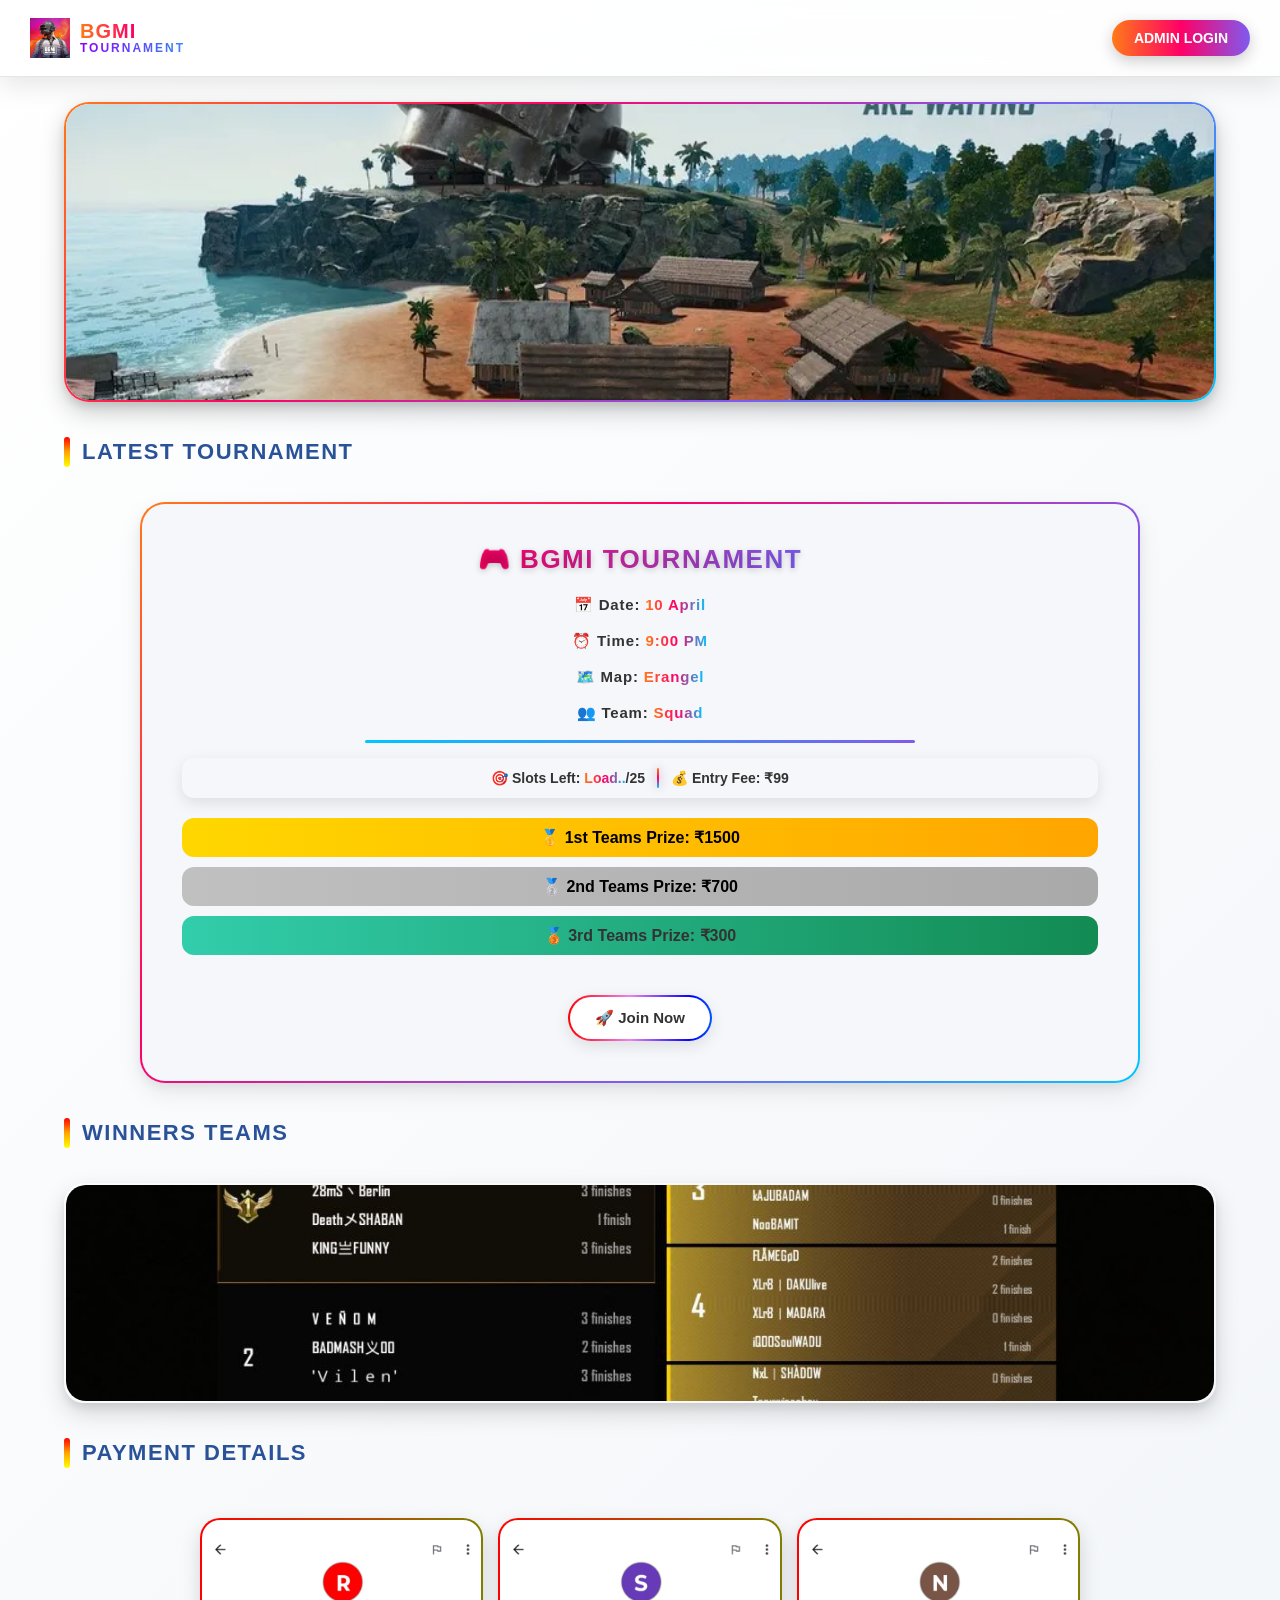
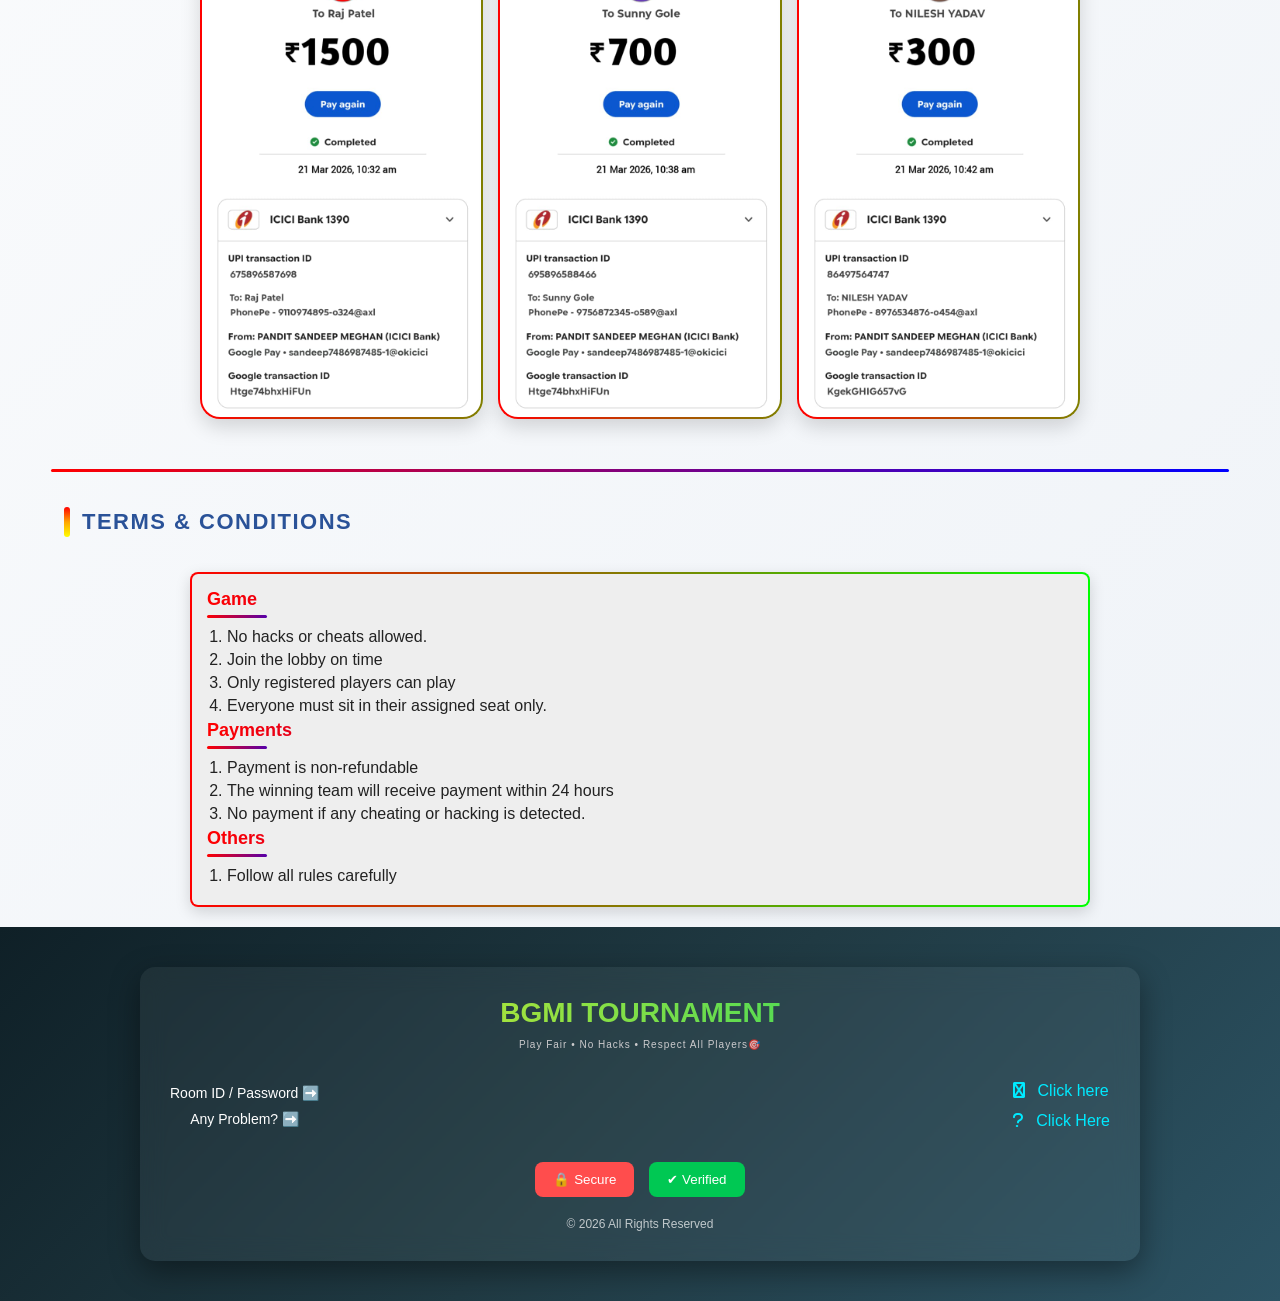
==== index.html @ 67978e85 "update" ====
<!DOCTYPE html>
<html lang="en">
<head>
<meta charset="UTF-8">
<meta name="viewport" content="width=device-width, initial-scale=1.0">
<title>BGMI Tournament</title>
<link rel="stylesheet" href="style.css">
</head>

<body>
  <!-- session -->
<!-- form button -->
<script>
function joinTournament() {
    sessionStorage.setItem("form_access", "yes");
    window.location.href = "form.html";
}
</script>
<script>
function allowLoginAccess() {
    sessionStorage.setItem("login_access", "yes");
    sessionStorage.setItem("query_access", "yes");
}
</script>

<!-- query button -->
<script>
function submitForm() {
    sessionStorage.setItem("query_access", "yes");
    window.location.href = "query.html";
}
</script>


<div class="header">

<!-- logo -->

<div class="logo">
    <img src="images/bgmi.png" alt="logo">
    
    <div class="logo-text">
        <span class="main">BGMI</span>
        <span class="sub">TOURNAMENT</span>
    </div>
</div>

<!-- login/register -->

<div class="login">ADMIN LOGIN</div> </div>

<!-- SLIDER -->
<div class="slider">
<div class="slide active"><img src="images/bgmi-10.jpg"></div>
<div class="slide"><img src="images/bgmi-11.jpg"></div>
<div class="slide"><img src="images/bgmi-12.jpg"></div>
</div>

<div class="section-title">
<div class="bar"></div>
<h3>Latest Tournament</h3>
</div>

<!-- tournament card section -->

<div class="tournament">

<h2>🎮 BGMI TOURNAMENT</h2>

<p>📅 Date: <span>10 April</span></p>
<p>⏰ Time: <span>9:00 PM</span></p>
<p>🗺️ Map: <span>Erangel</span></p>
<p>👥 Team: <span>Squad</span></p>

<div class="divider-1"></div> <!-- 🔥 Line -->

<div class="slot-entry">
    <span class="slots">🎯 Slots Left: <b id="slots">Load..</b>/25</span>

    <div class="line-1"></div>

    <span class="entry">💰 Entry Fee: ₹99</span>
</div>

<div class="prizes">
<div class="prize first">🥇 1st Teams Prize: ₹1500</div>
<div class="prize second">🥈 2nd Teams Prize: ₹700</div>
<div class="prize third">🥉 3rd Teams Prize: ₹300</div>
</div>

<a href="form.html" target="_blank">
  <button onclick="joinTournament()" class="btn">🚀 Join Now</button>
</a>

</div>

<!-- WINNERS INFO -->

<div class="section-title">
<div class="bar"></div>
<h3>WINNERS Teams</h3>
</div>

<!-- IMAGE BOXS -->

<div class="custom-box" >
    <img src="images/players.jpg" alt="image">
</div>

<!-- payment proof line -->

<div class="section-title">
<div class="bar"></div>
<h3>payment details</h3>
</div>

<!-- PAYMENT PROOF  -->
 
<div class="image-container">

  <div class="image-box">
    <img src="images/payment-1.jpg" alt="">
  </div>

  <div class="image-box">
    <img src="images/payment-2.jpg" alt="">
  </div>

  <div class="image-box">
    <img src="images/payment-3.jpg" alt="">
  </div>

</div>

<!-- line  -->

<div class="rgb-line"></div>

<div class="section-title">
<div class="bar"></div>
<h3>terms & conditions</h3>
</div>


<!-- rules nad regulations -->


<div class="rules-container">

  <div class="rule-box">
    <h3>Game</h3>
    <ol>
      <li>No hacks or cheats allowed.</li>
      <li>Join the lobby on time</li>
      <li>Only registered players can play</li>
      <li>Everyone must sit in their assigned seat only.</li>
    </ol>
  </div>

  <div class="rule-box">
    <h3>Payments</h3>
    <ol>
      <li>Payment is non-refundable</li>
      <li>The winning team will receive payment within 24 hours</li>
      <li>No payment if any cheating or hacking is detected.</li>
    </ol>
  </div>

  <div class="rule-box">
    <h3>Others</h3>
    <ol>
      <li>Follow all rules carefully</li>
    </ol>
  </div>

</div>

<!-------------- footer --------------->

<footer class="tournament-footer">
  <div class="footer-content">
    
    <h2>BGMI TOURNAMENT</h2>
    <p class="tagline">Play Fair • No Hacks • Respect All Players🎯</p>

    <div class="footer-links">
      
      <div class="left">
        <p>Room ID / Password <span class="arrow">➡️</span></p>
        <p>Any Problem? <span class="arrow">➡️</span></p>
      </div>

      <div class="right">
        <a href="customerlogin.html" onclick="allowLoginAccess()">
          <i class="fab fa-home"></i> Click here
        </a>
        <a href="query.html" onclick="allowLoginAccess()">
          <i class="fab fa-question"></i> Click Here</a>
      </div>

    </div>

    <div class="footer-btns">
      <button class="secure">🔒 Secure</button>
      <button class="verified">✔ Verified</button>
    </div>

    <p class="copyright">© 2026 All Rights Reserved</p>

  </div>
</footer>

<!-- Font Awesome Icons -->
<link rel="stylesheet" href="https://cdnjs.cloudflare.com/ajax/libs/font-awesome/6.5.0/css/all.min.css">


<!------------------- scripts section -------------------->
<script>
let slides=document.querySelectorAll('.slide');
let i=0;

setInterval(()=>{
slides.forEach(s=>s.classList.remove('active'));
slides[i].classList.add('active');
i=(i+1)%slides.length;
},7000);
</script>

<!-- SLOTS scripts -->
<script>
const API_URL = "https://script.google.com/macros/s/AKfycbxC2UG8cr75DVF67ZVCZ-zBxltN48iiiNeHYQAeqbmDYeJ5qAB5X2DaZ_WguWVTsApdqw/exec";

function loadSlots(){
    fetch(API_URL)
    .then(res => res.json())
    .then(data => {
        let slotElement = document.getElementById("slots");
        let joinBtn = document.querySelector(".btn");
        let joinLink = document.querySelector("a[href='form.html']");

        if(data.slotsLeft <= 0){
            slotElement.innerText = "Full";

            // 🔴 Disable Button
            joinBtn.innerText = "❌ Slots Full";
            joinBtn.disabled = true;
            joinBtn.style.opacity = "0.6";
            joinBtn.style.cursor = "not-allowed";

            // 🔴 Disable Link Click
            joinLink.removeAttribute("href");
            joinBtn.onclick = function(){
                alert("❌ Slots are full!");
            };

        } else {
            slotElement.innerText = data.slotsLeft;

            // ✅ Enable Button (if slots available)
            joinBtn.innerText = "🚀 Join Now";
            joinBtn.disabled = false;
            joinBtn.style.opacity = "1";
            joinBtn.style.cursor = "pointer";

            joinLink.setAttribute("href","form.html");
        }
    });
}

loadSlots();
setInterval(loadSlots, 10000);
</script>

<!-- not copy my code scripts -->



</body>
</html>
---- style.css ----
*{
margin:0;
padding:0;
box-sizing:border-box;
font-family:'Segoe UI',sans-serif;
}

body{
background:linear-gradient(135deg,#ffffff,#eef2f7);
color:#222;
}

/* HEADER */
.header{
display:flex;
justify-content:space-between;
align-items:center;
padding:18px 30px;
flex-wrap:wrap;

background:rgba(255,255,255,0.7);
backdrop-filter:blur(15px);

border-bottom:1px solid rgba(0,0,0,0.1);

box-shadow:0 8px 25px rgba(0,0,0,0.1);
}

/*----------- logo style ---------*/

.logo{
display:flex;
align-items:center;
gap:10px;
}

.logo img{
width:40px;
height:40px;
object-fit:contain;
}

.logo-text{
display:flex;
flex-direction:column;
line-height:1.1;
}

.logo-text .main{
font-size:20px;
font-weight:800;
letter-spacing:1px;

/* 🎨 Gradient Text */
background:linear-gradient(90deg,#ff7a18,#ff0066,#7f5af0);
-webkit-background-clip:text;
-webkit-text-fill-color:transparent;
}

.logo-text .sub{
font-size:12px;
letter-spacing:2px;
font-weight:600;

/* Soft gradient */
background:linear-gradient(90deg,#8c00ff,#348bf7);
-webkit-background-clip:text;
-webkit-text-fill-color:transparent;
}

/*-------- login style ---------*/

.login{
padding:10px 22px;
border-radius:25px;
font-size:14px;
font-weight:600;
cursor:pointer;
border:none;

background:linear-gradient(90deg,#ff7a18,#ff0066,#7f5af0);
color:#fff;

transition:0.3s;
box-shadow:0 5px 15px rgba(0,0,0,0.2);
}

.login:hover{
transform:scale(1.08);
box-shadow:0 10px 25px rgba(0,0,0,0.3);
}

.login:active{
transform:scale(0.95);
box-shadow:0 3px 10px rgba(0,0,0,0.2);
}

.login:focus{
outline:none;
box-shadow:0 0 15px rgba(255,0,102,0.7);
}

/*---------- SLIDER ----------*/

/* SLIDER */
.slider{
width:90%;
margin:25px auto;
height:220px;
border-radius:25px;
overflow:hidden;
position:relative;

/* 🔥 Permanent Premium Shadow */
box-shadow:
0 10px 25px rgba(0,0,0,0.20),
0 5px 10px rgba(0,0,0,0.10);

/* 🎨 Colorful Border */
border:2px solid transparent;
background:
linear-gradient(#fff,#fff) padding-box,
linear-gradient(135deg,#ff7a18,#ff0066,#7f5af0,#00c6ff) border-box;
}

.slide{
position:absolute;
width:100%;
height:100%;
opacity:0;
transition:opacity 1s ease-in-out, transform 1s ease-in-out;

/* 🔥 Slight zoom effect */

transform:scale(1.05);
}

.slide img{
width:100%;
height:100%;
object-fit:cover;

/* 🔥 Image Styling */
filter:brightness(0.95) contrast(1.05);
}

/* Active slide */
.active{
opacity:1;
transform:scale(1);
}

/*---------------- latest tournament ---------------*/
/* SECTION TITLE */
.section-title{
width:90%;
margin:35px auto;
display:flex;
align-items:center;
gap:12px;
}

/* RGB BAR */
.bar{
width:6px;
height:30px;
border-radius:10px;

/* 🌈 RGB Gradient */
background:linear-gradient(180deg,red,orange,yellow,green,cyan,blue,violet);

background-size:300% 300%;

/* 🔄 Animation */
animation:rgbBar 4s linear infinite;

/* ✨ Glow */
box-shadow:
/* 0 0 8px rgba(255,0,0,0.5),
0 0 12px rgba(0,255,0,0.4),
0 0 16px rgba(0,0,255,0.3); */
}

/* RGB Animation */
@keyframes rgbBar{
0%{background-position:0% 0%;}
100%{background-position:0% 300%;}
}

/* TITLE TEXT */
.section-title h3{
font-size:22px;
font-weight:800;
letter-spacing:1.5px;
text-transform:uppercase;

/* 🌈 RGB Gradient Text */
background:#2a5298;
-webkit-background-clip:text;
-webkit-text-fill-color:transparent;

background-size:300% 300%;
/* animation:rgbText 5s linear infinite; */

/* ✨ Glow Shadow */
text-shadow:
/* 0 0 8px rgba(255,0,0,0.1),
0 0 12px rgba(0,255,0,0.1),
0 0 16px rgba(0,0,255,0.1); */
}

/* TEXT ANIMATION */
@keyframes rgbText{
0%{background-position:0% 50%;}
100%{background-position:300% 50%;}
}


/*--------- TOURNAMENT CARD ----------*/

/* CARD */
.tournament{
width:90%; /* ✅ same as slider */
max-width:1000px; /* 🔥 optional (slider ke equal feel ke liye) */
margin:35px auto;
padding:30px;

border-radius:25px;
text-align:center;

/* ⚪ Matte White Background */
background:#f5f7fa;
color:#333;

/* 🎨 Colorful Border */
border:2px solid transparent;
background:
linear-gradient(#f5f7fa,#f5f7fa) padding-box,
linear-gradient(135deg,#ff7a18,#ff0066,#7f5af0,#00c6ff) border-box;

/* 🔥 Premium Shadow */
box-shadow:
0 10px 25px rgba(0,0,0,0.08),
0 5px 10px rgba(0,0,0,0.05);

transition:0.4s;
}

/* HOVER */
.tournament:hover{
transform:translateY(-10px) scale(1.02);

/* ✨ Glow + Shadow */
box-shadow:
0 0 15px rgba(243, 2, 223, 0.3),
0 15px 40px rgba(0,0,0,0.15);
}


/*----------- BGMI TOURNAMENT TEXT--------- */

.tournament h2{
margin-bottom:18px;
font-size:26px;
font-weight:800;
letter-spacing:1.5px;
text-transform:uppercase;

/* 🎨 Eye-catching gradient */
background:linear-gradient(90deg,#ff7a18,#ff0066,#7f5af0,#00c6ff);
-webkit-background-clip:text;
-webkit-text-fill-color:transparent;

/* 🔥 Visibility enhance */
text-shadow:0 2px 6px rgba(0,0,0,0.20);
}

/* INFO TEXT */
.tournament p{
margin:12px 0;
font-size:15px;
font-weight:600;

/* 🎨 Dark readable base */
color:#333;

letter-spacing:0.8px;
line-height:1.6;
}

/* 🎯 Highlight important values */
.tournament p span{
font-weight:700;

/* Gradient color */
background:linear-gradient(90deg,#ff7a18,#ff0066,#00c6ff);
-webkit-background-clip:text;
-webkit-text-fill-color:transparent;
}

/*--------- divider line --------*/

.divider-1{
width:60%;
height:3px;
margin:15px auto;
border-radius:10px;

background:linear-gradient(270deg,#ff7a18,#ff0066,#7f5af0,#00c6ff);
background-size:300% 300%;

animation:moveLine 4s infinite;
}

@keyframes moveLine{
0%{background-position:0% 50%;}
50%{background-position:100% 50%;}
100%{background-position:0% 50%;}
}

/*--------- entry fee & slotes ---------*/

/* MAIN BOX */
.slot-entry{
display:flex;
align-items:center;
justify-content:center;
gap:12px;

margin:15px 0;
padding:10px 15px;

background:#f5f7fa;
border-radius:12px;

box-shadow:0 5px 15px rgba(0,0,0,0.10);
flex-wrap:wrap;
}

/* TEXT */
.slot-entry span{
font-size:14px;
font-weight:600;
color:#333;
}

/* HIGHLIGHT NUMBERS */
.slot-entry b{
background:linear-gradient(90deg,#ff7a18,#ff0066,#00c6ff);
-webkit-background-clip:text;
-webkit-text-fill-color:transparent;
}

/* 🎨 COLORFUL DIVIDER LINE */
.line-1{
width:2px;
height:20px;

background:linear-gradient(180deg,#ff7a18,#ff0066,#00c6ff);

border-radius:10px;

/* glow */
box-shadow:
0 0 8px rgba(255,0,102,0.4),
0 0 12px rgba(0,198,255,0.3);
}

/*---------- PRIZES ---------*/
.prizes{
margin:20px 0;
display:flex;
flex-direction:column;
gap:10px;
}

.prize{
padding:10px;
border-radius:12px;
font-weight:600;
}

/* GOLD */
.first{
background:linear-gradient(90deg,#FFD700,#FFA500);
color:#000;
}

/* SILVER */
.second{
background:linear-gradient(90deg,#C0C0C0,#A9A9A9);
color:#000;
}

/* BRONZE */
.third{
background:linear-gradient(90deg,#32cdab,#138b53);
}

/*-----------JOIN BUTTON -----------*/

.btn{
margin-top:20px;
padding:12px 25px;
border-radius:30px;
font-size:15px;
font-weight:bold;
cursor:pointer;
border:2px solid transparent;

/* 🔥 White base */
background:#fff;
color:#333;

/* 🎨 RGB Border */
background:
linear-gradient(#fff,#fff) padding-box,
linear-gradient(270deg,red,orange,yellow,green,cyan,blue,violet,red) border-box;

background-size:300% 300%;

/* ✨ Animated Border */
animation:rgbBorder 5s linear infinite;

/* 💎 Soft shadow */
box-shadow:0 5px 15px rgba(0,0,0,0.1);

transition:0.3s;
}

/* 🔄 RGB Animation */
@keyframes rgbBorder{
0%{background-position:0% 50%;}
100%{background-position:300% 50%;}
}

/* 🔥 HOVER EFFECT */
.btn:hover{
transform:scale(1.1);

/* 🎮 Glow effect */
box-shadow:
0 0 10px rgba(255,0,0,0.5),
0 0 20px rgba(0,255,0,0.4),
0 0 30px rgba(0,0,255,0.3);

/* text color change */
color:#000;
}

/* IMAGE BOX */

.custom-box{
width:90%;
height:220px;
margin:30px auto;

border-radius:30px;
position:relative;
overflow:hidden;

/* 🎨 Matte white base */
background:#f5f7fa;

/* 🌈 Colorful border */
border:2px solid transparent;
background:
linear-gradient(#f5f7fa,#f5f7fa) padding-box,
linear-gradient(135deg,#ff7a18,#ff0066,#7f5af0,#00c6ff) border-box;

/* 🔥 Shadow */
box-shadow:
0 10px 25px rgba(0,0,0,0.15),
0 5px 10px rgba(0,0,0,0.08);

transition:0.4s;
}

/* 🖼️ IMAGE */
/* Main Box */
.custom-box{
    position: relative;
    border-radius: 20px;
    overflow: hidden;
    cursor: pointer;

    /* Glass Effect */
    background: rgba(255,255,255,0.08);
    backdrop-filter: blur(8px);
    -webkit-backdrop-filter: blur(8px);

    transition: 0.3s ease;
}

/* Image */
.custom-box img{
    width:100%;
    height:100%;
    object-fit:cover;
    border-radius:20px;
    transition: 0.4s ease;
}

/* 🔹 Text Overlay (Hidden by default) */
.custom-box .overlay{
    position: absolute;
    bottom: 0;
    left: 0;
    width: 100%;
    
    padding: 15px;
    color: #fff;
    font-size: 16px;
    font-weight: 600;

    background: linear-gradient(to top, rgba(0,0,0,0.7), transparent);

    opacity: 0;
    transform: translateY(20px);
    transition: 0.3s ease;
}

/* 🔥 Hover Effect */
.custom-box:hover img{
    transform: scale(1.05);
}

.custom-box:hover .overlay{
    opacity: 1;
    transform: translateY(0);
}

.custom-box:hover{
    box-shadow: 0 10px 25px rgba(0,0,0,0.2);
}

/*---------- PAYMENT BOX ----------*/


/* Container ko center karo */
.image-container {
  display: grid;
  grid-template-columns: repeat(3, 1fr);
  gap: 15px;

  max-width: 900px;   /* width control */
  width: 93%;

  margin: 40px auto;  /* 🔥 ye center karega */
  padding: 10px;
}

/* Image Box */
.image-box {
  position: relative;
  border-radius: 20px;
  overflow: hidden;
  padding: 2px;

  background: linear-gradient(270deg, red, blue, lime, red);
  background-size: 600% 600%;
  animation: rgbBorder 6s linear infinite;

  box-shadow: 0 8px 20px rgba(0,0,0,0.15);
}

/* Image */
.image-box img {
  width: 100%;
  height: 100%;
  object-fit: cover;
  border-radius: 18px;
  transition: transform 0.4s ease;
  display: block;
}

/* Zoom */
.image-box:hover img {
  transform: scale(1.2);
}

/* Animation */
@keyframes rgbBorder {
  0% { background-position: 0% 50%; }
  50% { background-position: 100% 50%; }
  100% { background-position: 0% 50%; }
}

/* Hover lift */
.image-box:hover {
  transform: translateY(-5px);
  transition: 0.3s;
}

/*---------- line  ---------*/

.rgb-line {
  width: 92%;
  height: 3px;
  margin: 20px auto;

  background: linear-gradient(90deg, red, blue, lime, red);
  background-size: 300% 100%;
  animation: rgbMove 4s linear infinite;

  border-radius: 10px;
}

/* Animation */
@keyframes rgbMove {
  0% { background-position: 0% 50%; }
  100% { background-position: 100% 50%; }
}


/*------- rules and regulations --------*/

.rules-container {
  width: 92%;
  max-width: 900px;
  margin: 20px auto;
  padding: 15px;

  border-radius: 8px;

  /* 🔥 RGB Border */
  border: 2px solid transparent;
  background: 
    linear-gradient(#eee, #eee) padding-box,
    linear-gradient(270deg, red, blue, lime, red) border-box;

  background-size: 100% 100%, 300% 300%;
  animation: rgbBorder 5s linear infinite;

  box-shadow: 0 5px 15px rgba(0,0,0,0.15);
}

/* Animation */
@keyframes rgbBorder {
  0% { background-position: 0% 50%, 0% 50%; }
  50% { background-position: 0% 50%, 100% 50%; }
  100% { background-position: 0% 50%, 0% 50%; }
}

/* Heading (Bold line color) */
.rule-box h3 {
  margin-bottom: 10px;
  font-size: 18px;
  font-weight: bold;

  /* 🔥 RGB Text */
  background: linear-gradient(90deg, red, blue, lime, red);
  background-size: 300%;
  -webkit-background-clip: text;
  -webkit-text-fill-color: transparent;

  /* animation: rgbText 4s linear infinite; */
  position: relative;
}

/* RGB Animation */
@keyframes rgbText {
  0% { background-position: 0%; }
  100% { background-position: 100%; }
}

/* 🔥 Colorful Line */
.rule-box h3::after {
  content: "";
  display: block;
  width: 60px;
  height: 3px;
  margin-top: 5px;
  border-radius: 10px;

  background: linear-gradient(90deg, red, blue, lime);
  background-size: 300%;
  /* animation: rgbLine 4s linear infinite; */
}

/* Line Animation */
@keyframes rgbLine {
  0% { background-position: 0%; }
  100% { background-position: 100%; }
}

/* List */
.rule-box ol {
  padding-left: 20px;
  margin: 0;
}

.rule-box li {
  margin-bottom: 5px;
}

/* Mobile */
@media (max-width: 600px) {
  .rules-container {
    font-size: 14px;
  }
}


/*-------------- form page style -----------*/

/* Card */
.form-card{
    width: 95%;
    max-width:600px;
    margin:30px auto;
    padding:25px;
    border-radius:12px;
    background:#f4f7fb;
    
    /* RGB Border */
    border:2px solid transparent;
    background-image: 
        linear-gradient(#f4f7fb,#f4f7fb),
        linear-gradient(120deg,#ff4d4d,#4d79ff,#00c9a7);
    background-origin:border-box;
    background-clip:padding-box, border-box;

    /* Shadow */
    box-shadow:0 10px 25px rgba(0,0,0,0.1);
}

/* Title */
.title{
    text-align:center;
    font-weight:bold;
    font-size:22px;
    margin-bottom:15px;

    /* Light Gradient Text */
    background: linear-gradient(90deg, #aa4e03, #028850);
    -webkit-background-clip: text;
    -webkit-text-fill-color: transparent;

    /* Soft Shadow */
    text-shadow: 0 2px 8px rgba(0,0,0,0.15);
}

/* line */
.line{
    width:80%;
    height:2px;
    margin:10px auto 20px;
    border-radius:10px;

    background: linear-gradient(270deg, red, orange, yellow, green, cyan, blue, violet);
    background-size: 400% 400%;
}


/* Labels */
.label{
    font-size:14px;
    font-weight:600;
    margin:10px 0 5px;
    display:block;
    color: #7700ff;
}

/* Inputs */
.input{
    width:100%;
    height:35px;
    border-radius:6px;
    border:1px solid #ccc;
    padding:5px 10px;
    outline:none;
    transition:0.3s;
}

.input:focus{
    border-color:#4d79ff;
    box-shadow:0 0 5px rgba(77,121,255,0.3);
}

/* Notes */
.note {
    font-size:12px;
    color:#1a0000;
    margin:10px 0;
}

/* Divider */
.divider{
    height:2px;
    background:#4d79ff;
    margin:15px 0;
}

/* Center text */
.center{
    text-align:center;
    margin:10px 0;
}

/*--------- OR CODE STYLE --------*/

/* Main Section */
.qr-section{
    display:flex;
    align-items:center;
    gap:20px;
    flex-wrap:nowrap;
}

/* QR Box */
.qr-box{
    width:110px;
    height:110px;
    border-radius:10px;
    overflow:hidden;
    border:2px dashed #aaa;
    display:flex;
    align-items:center;
    justify-content:center;
    background:#fff;
}

.qr-box img{
    width:100%;
    height:100%;
    object-fit:contain;
}

/* Buttons Right Side */
.qr-actions{
    display:flex;
    flex-direction:column;
    gap:8px;
}

/* Buttons Style */
.qr-actions button{
    padding:6px 10px;
    font-size:12px;
    border:none;
    border-radius:6px;
    cursor:pointer;
    font-weight:600;
    color:white;
    transition:0.3s;
    white-space:nowrap;
}

/* View Button */
.view-btn{
    background: linear-gradient(90deg,#6ec1ff,#4d79ff);
}

/* Download Button */
.download-btn{
    background: linear-gradient(90deg,#00c9a7,#00a86b);
}

/* Hover */
.qr-actions button:hover{
    transform:scale(1.05);
}

/* Right Content */
.qr-section > div:last-child{
    flex:1;
}

/* 🔥 Mobile Responsive (Important) */
@media(max-width:500px){

    .qr-section{
        gap:10px;
    }

    .qr-box{
        width:90px;
        height:90px;
    }

    .qr-actions button{
        font-size:11px;
        padding:5px 8px;
    }

}

/*----------- Checkbox Container ----------*/
.checkbox-box{
    margin-top:12px;
    font-size:13px;
    color:#333;
}

/* Hide Default */
.custom-check{
    appearance:none;
    width:16px;
    height:16px;
    border:2px solid #4d79ff;
    border-radius:4px;
    cursor:pointer;
    position:relative;
    margin-right:6px;
}

/* Checked Style */
.custom-check:checked{
    background: linear-gradient(90deg,#4d79ff,#00c9a7);
    border:none;
}

/* Tick Mark */
.custom-check:checked::after{
    content:'✔';
    color:white;
    font-size:12px;
    position:absolute;
    top:-2px;
    left:2px;
}

/*--------- Join Tournament btn --------*/

.join-btn{
    width:100%;
    margin-top:15px;
    padding:12px;
    border:none;
    border-radius:8px;
    cursor:pointer;

    font-size:15px;
    font-weight:600;
    color:white;

    background: linear-gradient(90deg,#4d79ff,#00c9a7);
    box-shadow:0 8px 20px rgba(0,0,0,0.15);

    transition:0.3s;
}

/* Hover Effect */
.join-btn:hover{
    transform:scale(1.02);
    box-shadow:0 10px 25px rgba(0,0,0,0.2);
}

/* Click Effect */
.join-btn:active{
    transform:scale(0.98);
}

/*------------ FOOTER -----------*/

.tournament-footer{
  width:100%;
  padding:40px 20px;
  background: linear-gradient(135deg,#0f2027,#203a43,#2c5364);
  display:flex;
  justify-content:center;
}

.footer-content{
  width:100%;
  max-width:1000px;
  text-align:center;
  color:#fff;
  backdrop-filter: blur(12px);
  background: rgba(255,255,255,0.05);
  border-radius:15px;
  padding:30px;
  box-shadow: 0 10px 30px rgba(0,0,0,0.4);
}

.footer-content h2{
  font-size:28px;
  background: linear-gradient(to right, rgb(248, 234, 39), rgb(2, 211, 106));
  -webkit-background-clip: text;
  -webkit-text-fill-color: transparent;

}

.tagline{
  margin-bottom:25px;
  opacity:0.8;
  font-size: 10px;
  font-weight: 500;
  letter-spacing: 1px;
  color: #f5eeee;
  text-align: center;
  margin-top: 10px;
  font-family: 'Poppins', sans-serif;
}

/* LINKS SECTION */
.footer-links{
  display:flex;
  justify-content:space-between;
  align-items:center;
  margin-bottom:25px;
  flex-wrap:wrap;
}

.footer-links .left p{
  margin:10px 0;
  font-size:14px;
}

/* 🔥 MOVING ARROW */
.arrow{
  display:inline-block;
  animation: moveArrow 1s infinite alternate;
}

@keyframes moveArrow{
  from{ transform: translateX(0); }
  to{ transform: translateX(8px); }
}

/* RIGHT LINKS */
.footer-links .right{
  display:flex;
  flex-direction:column;
  gap:12px;
}

.footer-links .right a{
  text-decoration:none;
  color:#00eaff;
  font-weight:500;
  transition:0.3s;
}

.footer-links .right a i{
  margin-right:8px;
}

/* ICON HOVER */
.footer-links .right a:hover{
  color:#fff;
  transform:translateX(6px) scale(1.05);
}

/* BUTTONS */
.footer-btns{
  display:flex;
  justify-content:center;
  gap:15px;
  margin-bottom:20px;
}

.footer-btns button{
  padding:10px 18px;
  border:none;
  border-radius:8px;
  cursor:pointer;
  transition:0.3s;
  font-weight:500;
}

.secure{
  background:#ff4d4d;
  color:#fff;
}

.verified{
  background:#00c853;
  color:#fff;
}

.footer-btns button:hover{
  transform:scale(1.08);
  box-shadow:0 0 15px rgba(255,255,255,0.4);
}

.copyright{
  font-size:12px;
  opacity:0.7;
}

/* -------------------- other section ----------------- */
/* TABLET */
@media(min-width:768px){
.slider{
height:260px;
}

.logo{
font-size:24px;
}

}

/* LAPTOP */
@media(min-width:1024px){
.slider{
height:300px;
}

.winners{
grid-template-columns:repeat(3,1fr);
}

.tournament{
padding:40px;
}

}
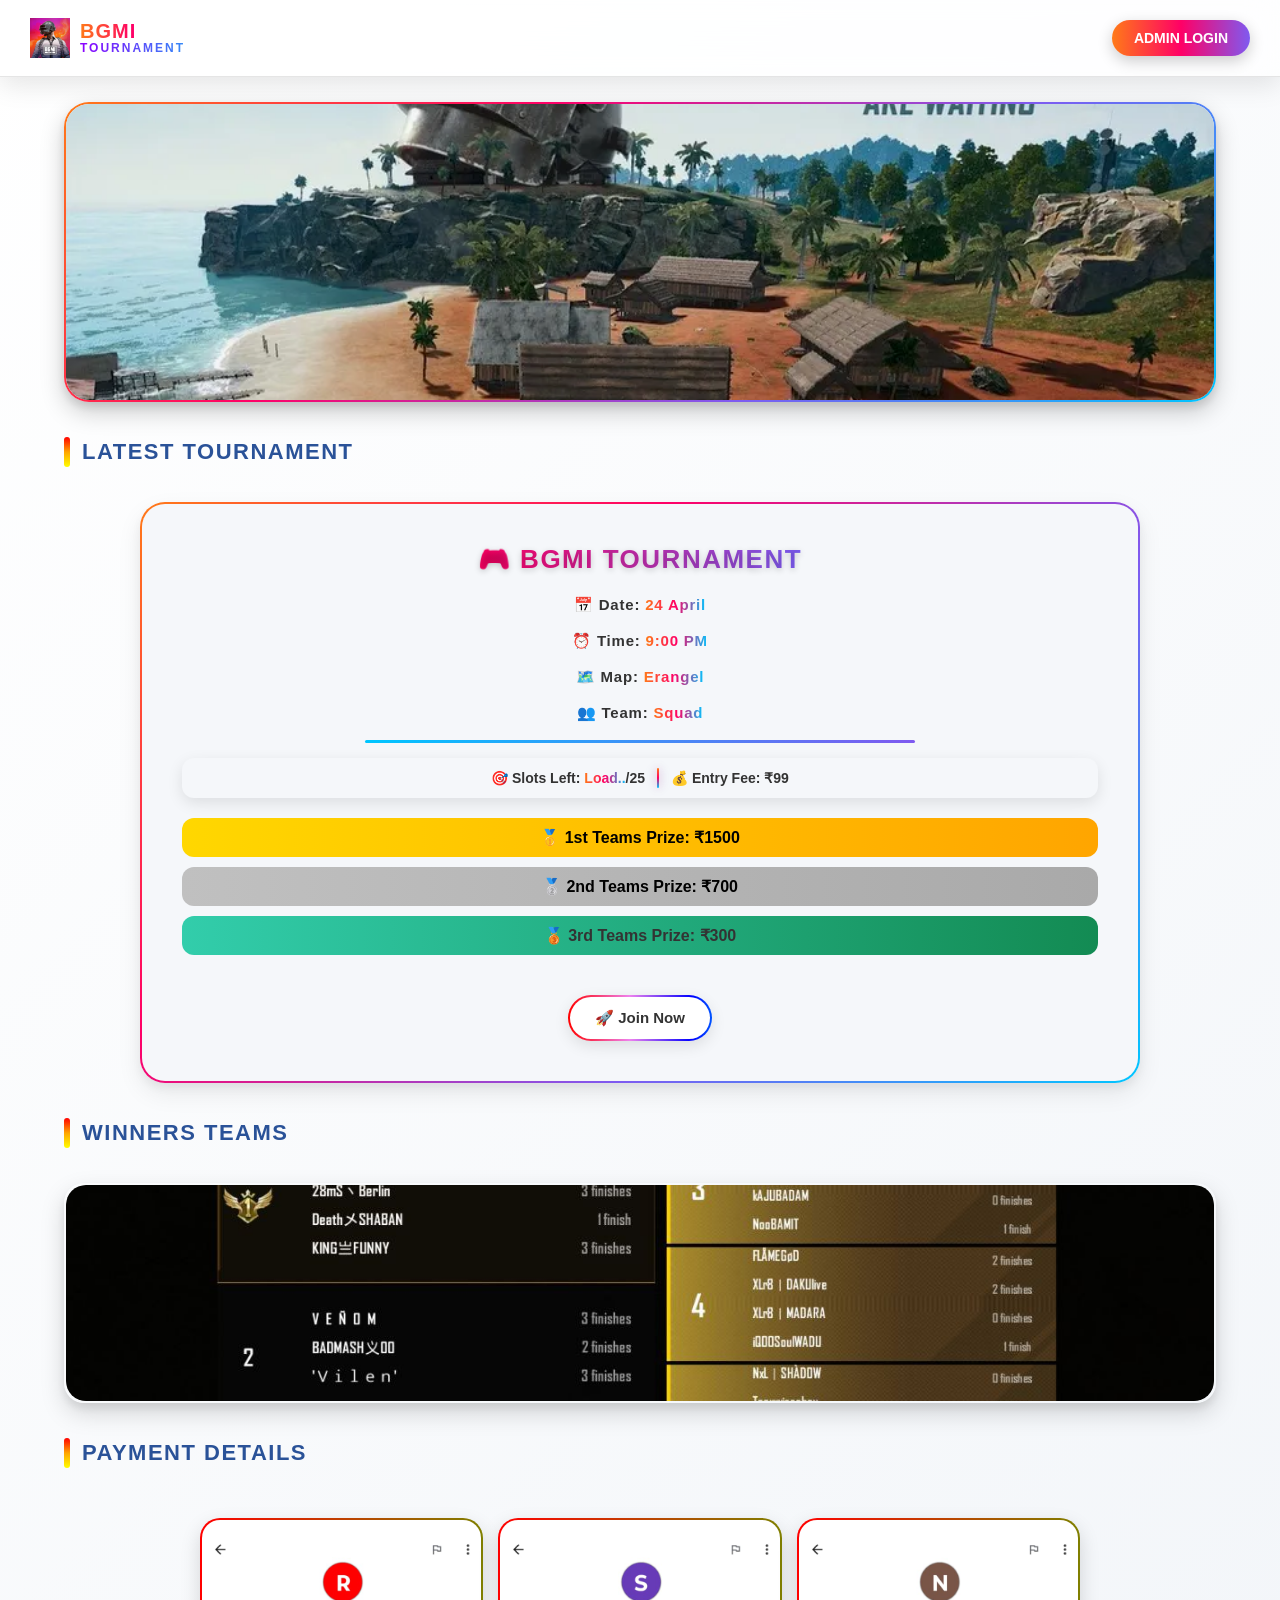
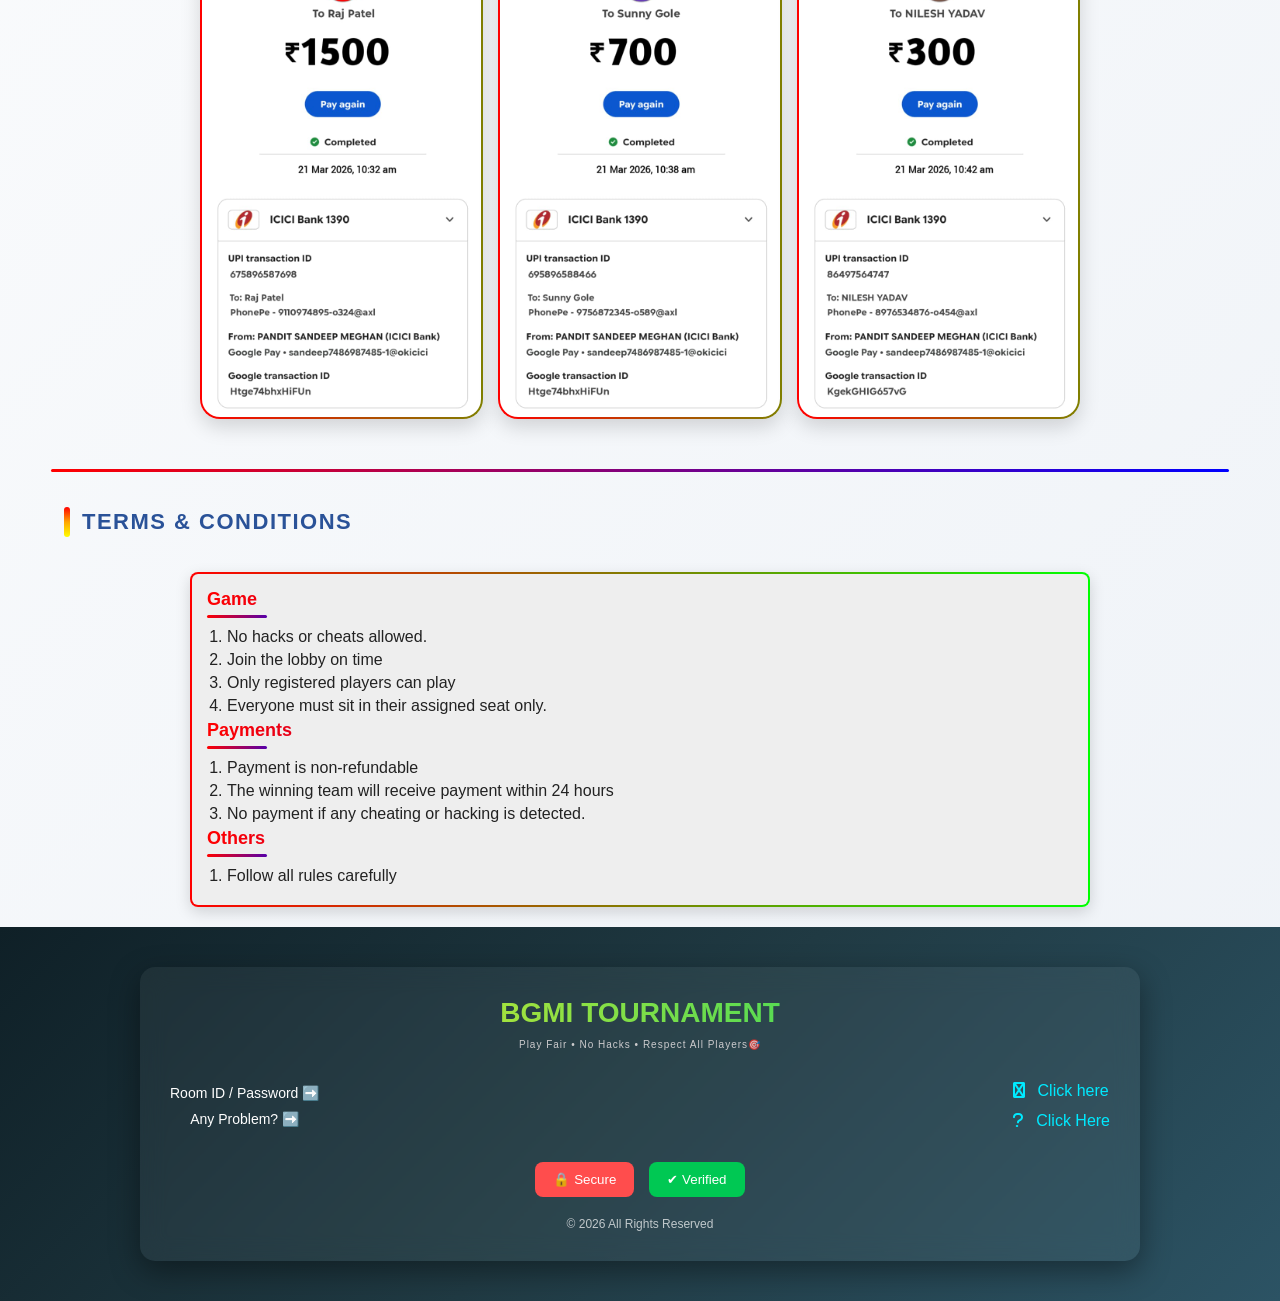
==== commit 337f0686: "update" ====
--- a/index.html
+++ b/index.html
@@ -3,7 +3,7 @@
 <head>
 <meta charset="UTF-8">
 <meta name="viewport" content="width=device-width, initial-scale=1.0">
-<title>BGMI Tournament</title>
+<title>bgmibattle.online</title>
 <link rel="stylesheet" href="style.css">
 </head>
 
@@ -67,7 +67,7 @@
 
 <h2>🎮 BGMI TOURNAMENT</h2>
 
-<p>📅 Date: <span>10 April</span></p>
+<p>📅 Date: <span>24 April</span></p>
 <p>⏰ Time: <span>9:00 PM</span></p>
 <p>🗺️ Map: <span>Erangel</span></p>
 <p>👥 Team: <span>Squad</span></p>
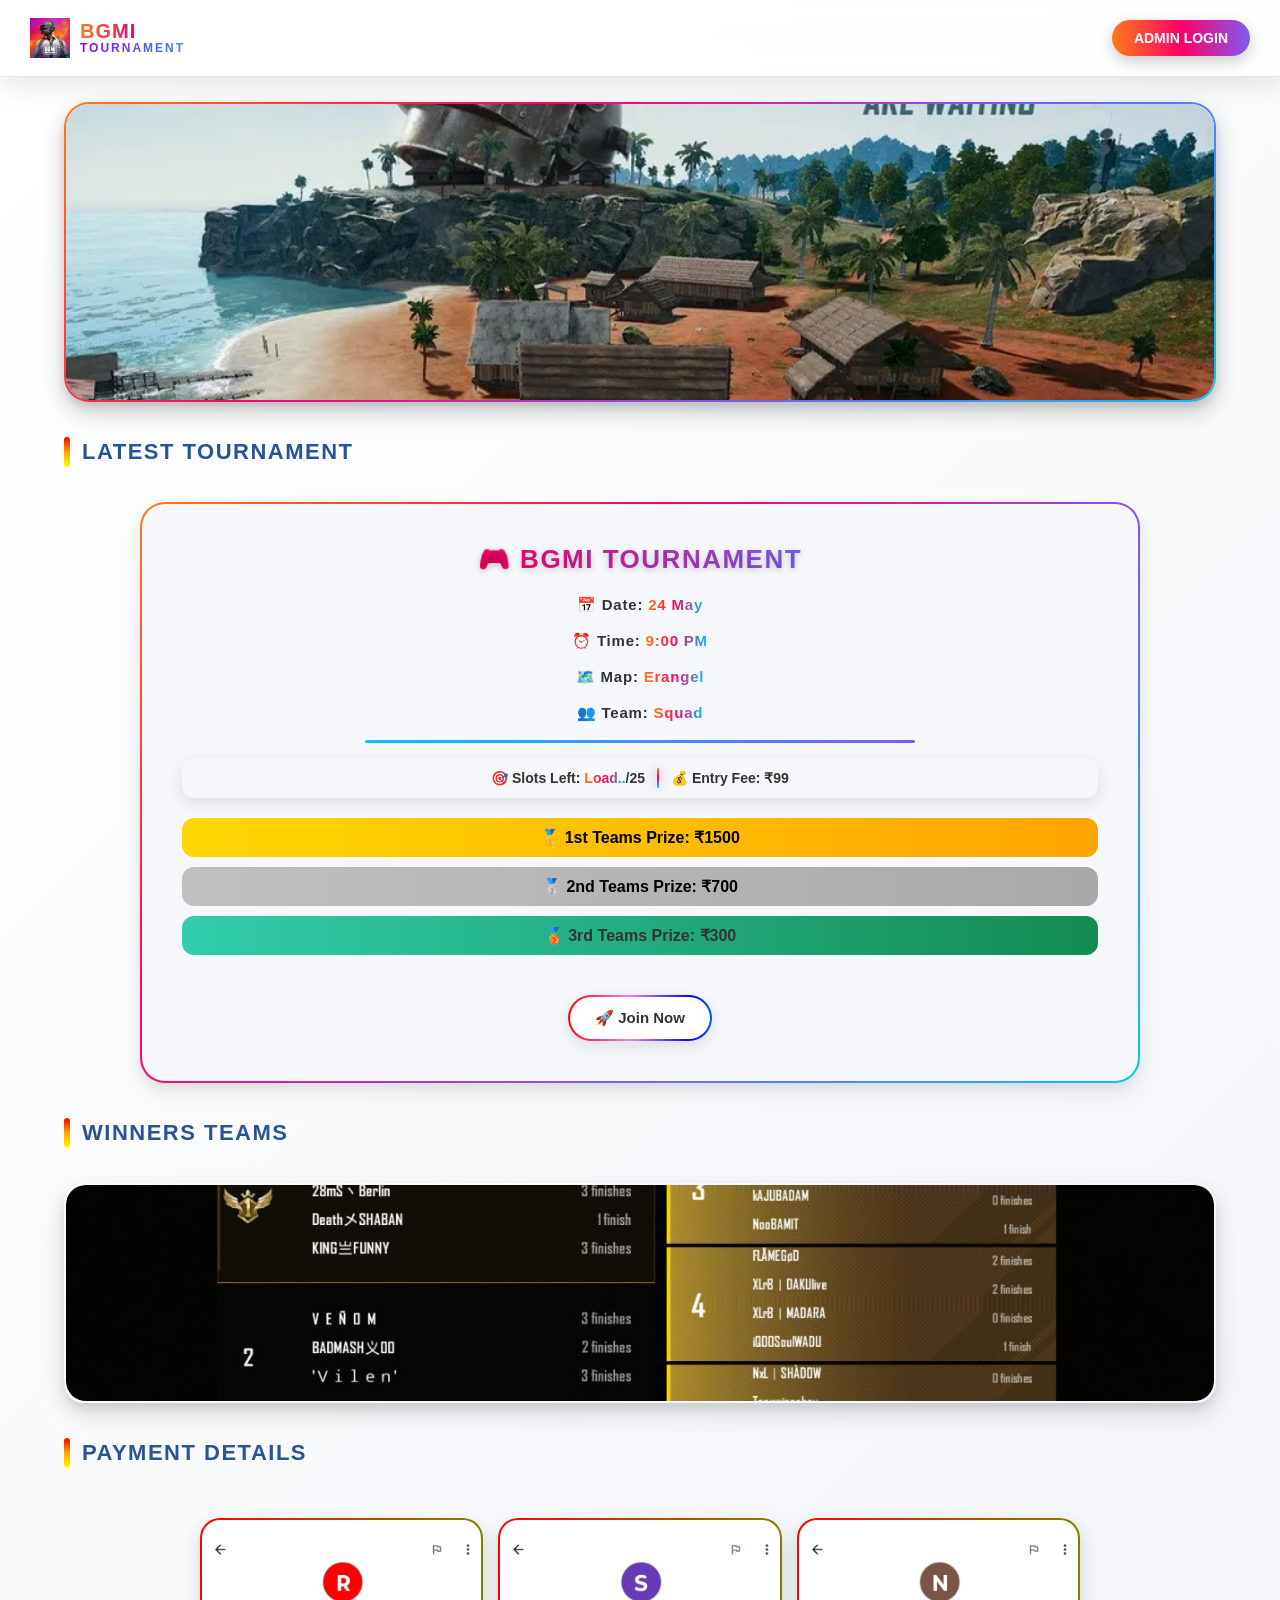
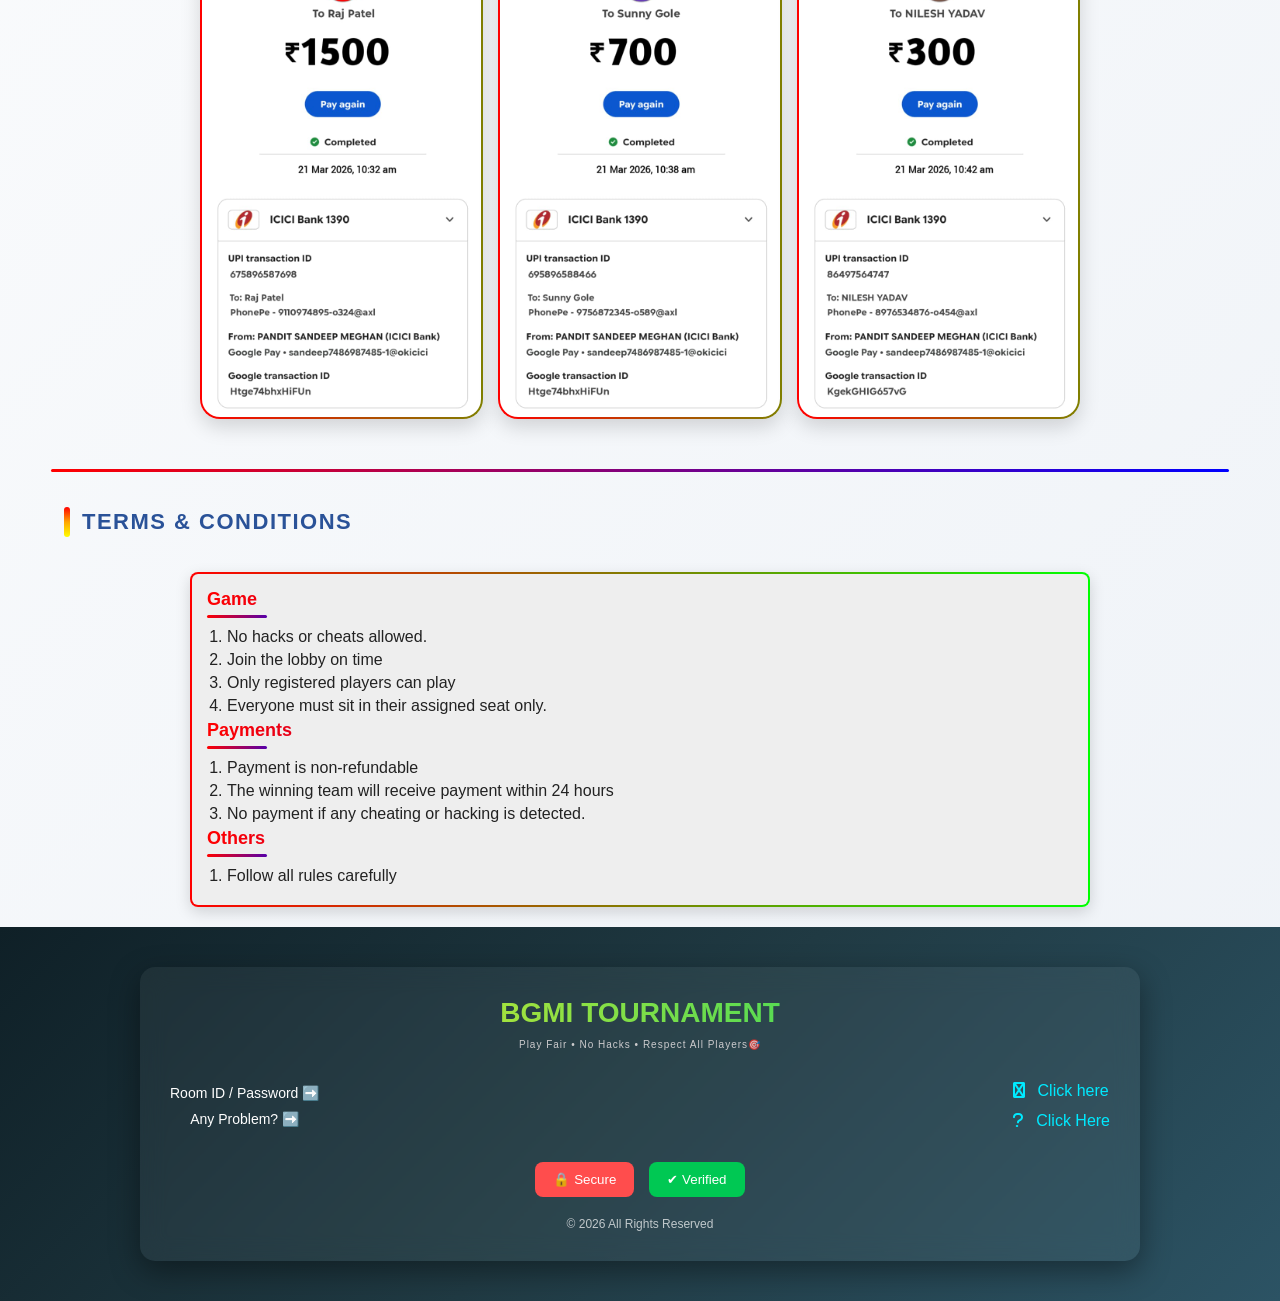
==== commit 264535cc: "update" ====
--- a/index.html
+++ b/index.html
@@ -67,7 +67,7 @@
 
 <h2>🎮 BGMI TOURNAMENT</h2>
 
-<p>📅 Date: <span>24 April</span></p>
+<p>📅 Date: <span>24 May</span></p>
 <p>⏰ Time: <span>9:00 PM</span></p>
 <p>🗺️ Map: <span>Erangel</span></p>
 <p>👥 Team: <span>Squad</span></p>
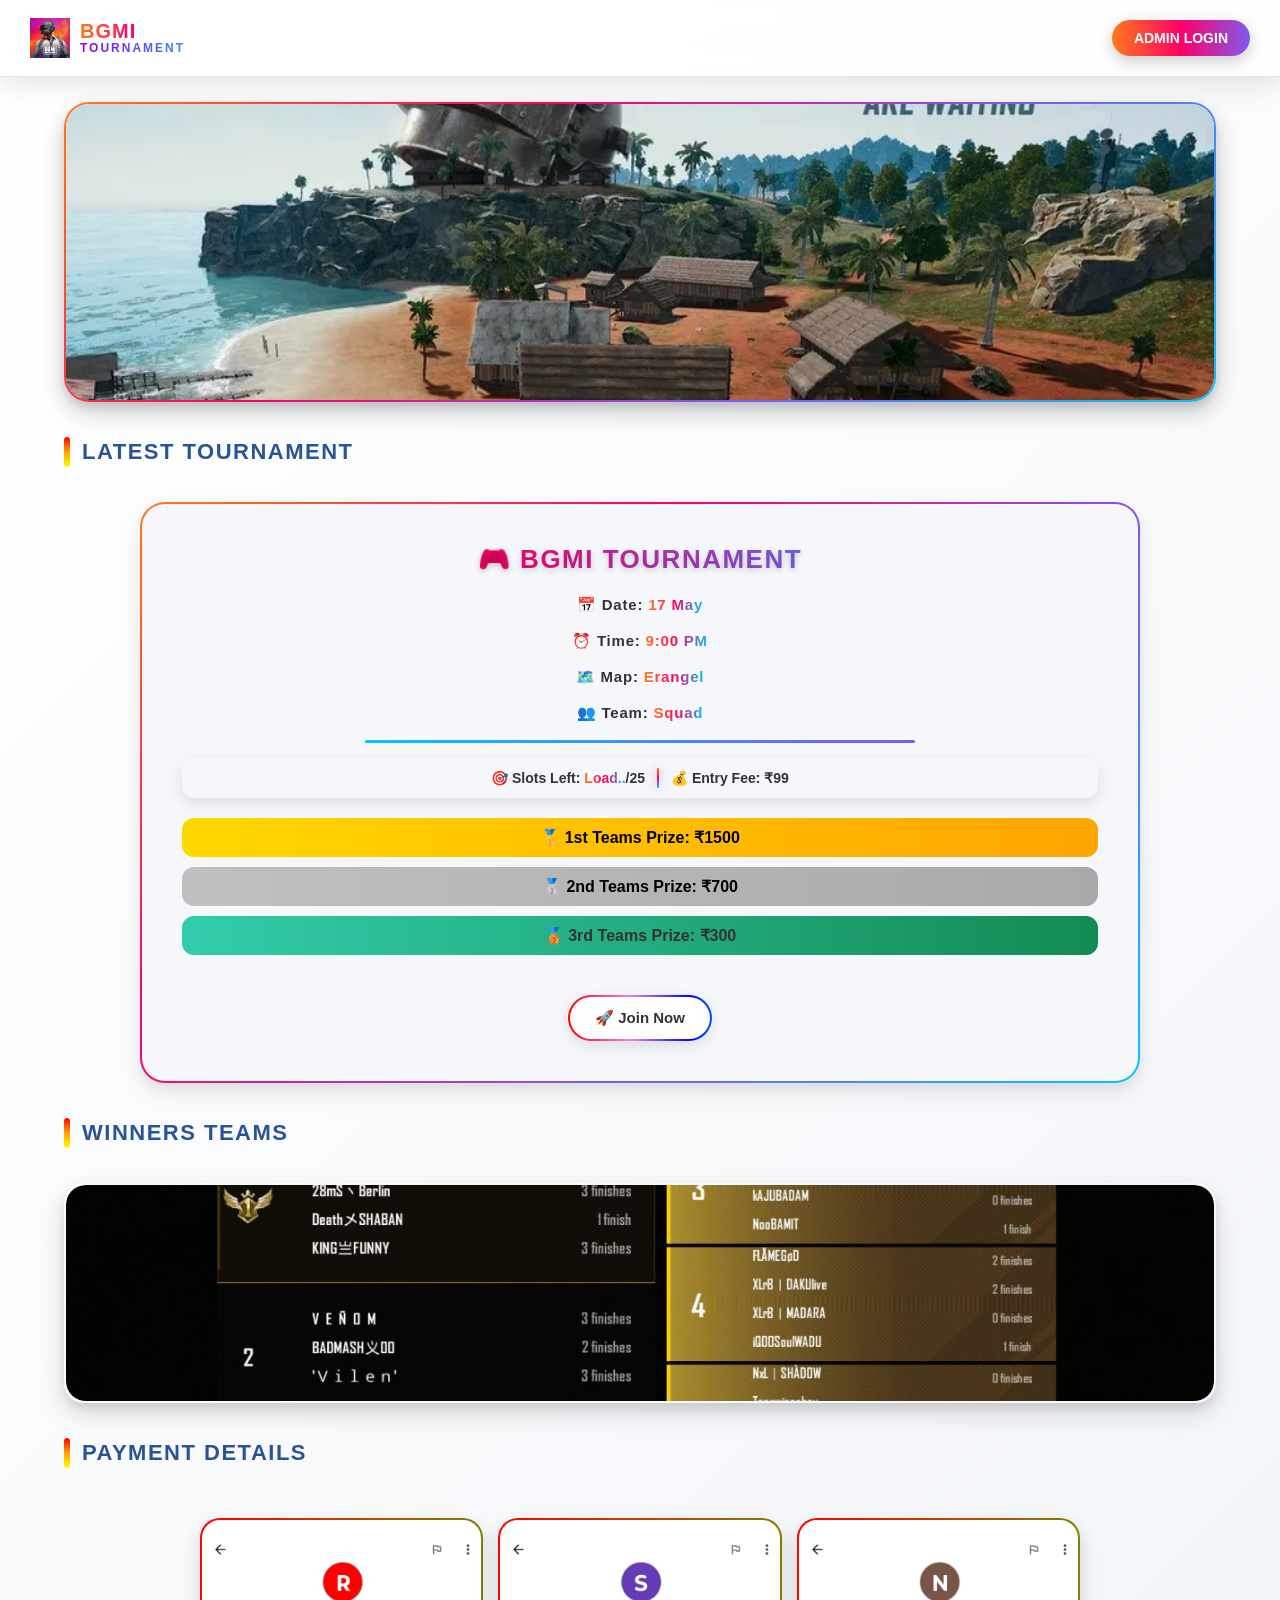
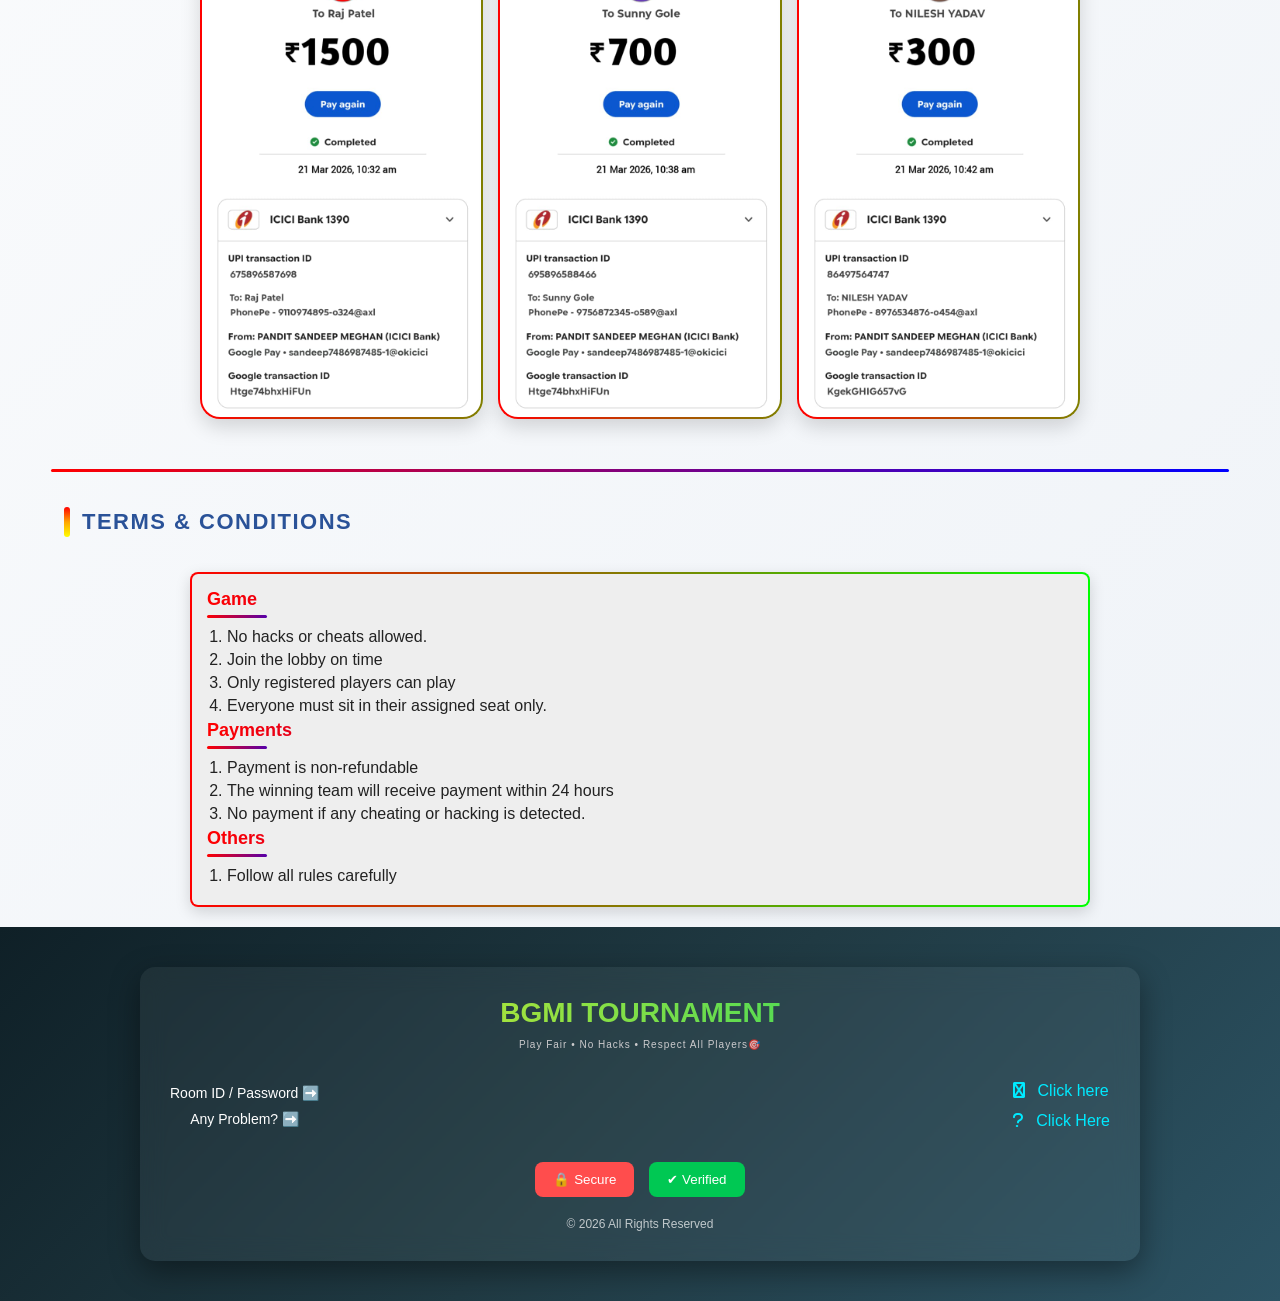
==== commit 711d7233: "Update index.html" ====
--- a/index.html
+++ b/index.html
@@ -67,7 +67,7 @@
 
 <h2>🎮 BGMI TOURNAMENT</h2>
 
-<p>📅 Date: <span>24 May</span></p>
+<p>📅 Date: <span>17 May</span></p>
 <p>⏰ Time: <span>9:00 PM</span></p>
 <p>🗺️ Map: <span>Erangel</span></p>
 <p>👥 Team: <span>Squad</span></p>
@@ -276,4 +276,4 @@
 
 
 </body>
-</html>+</html>
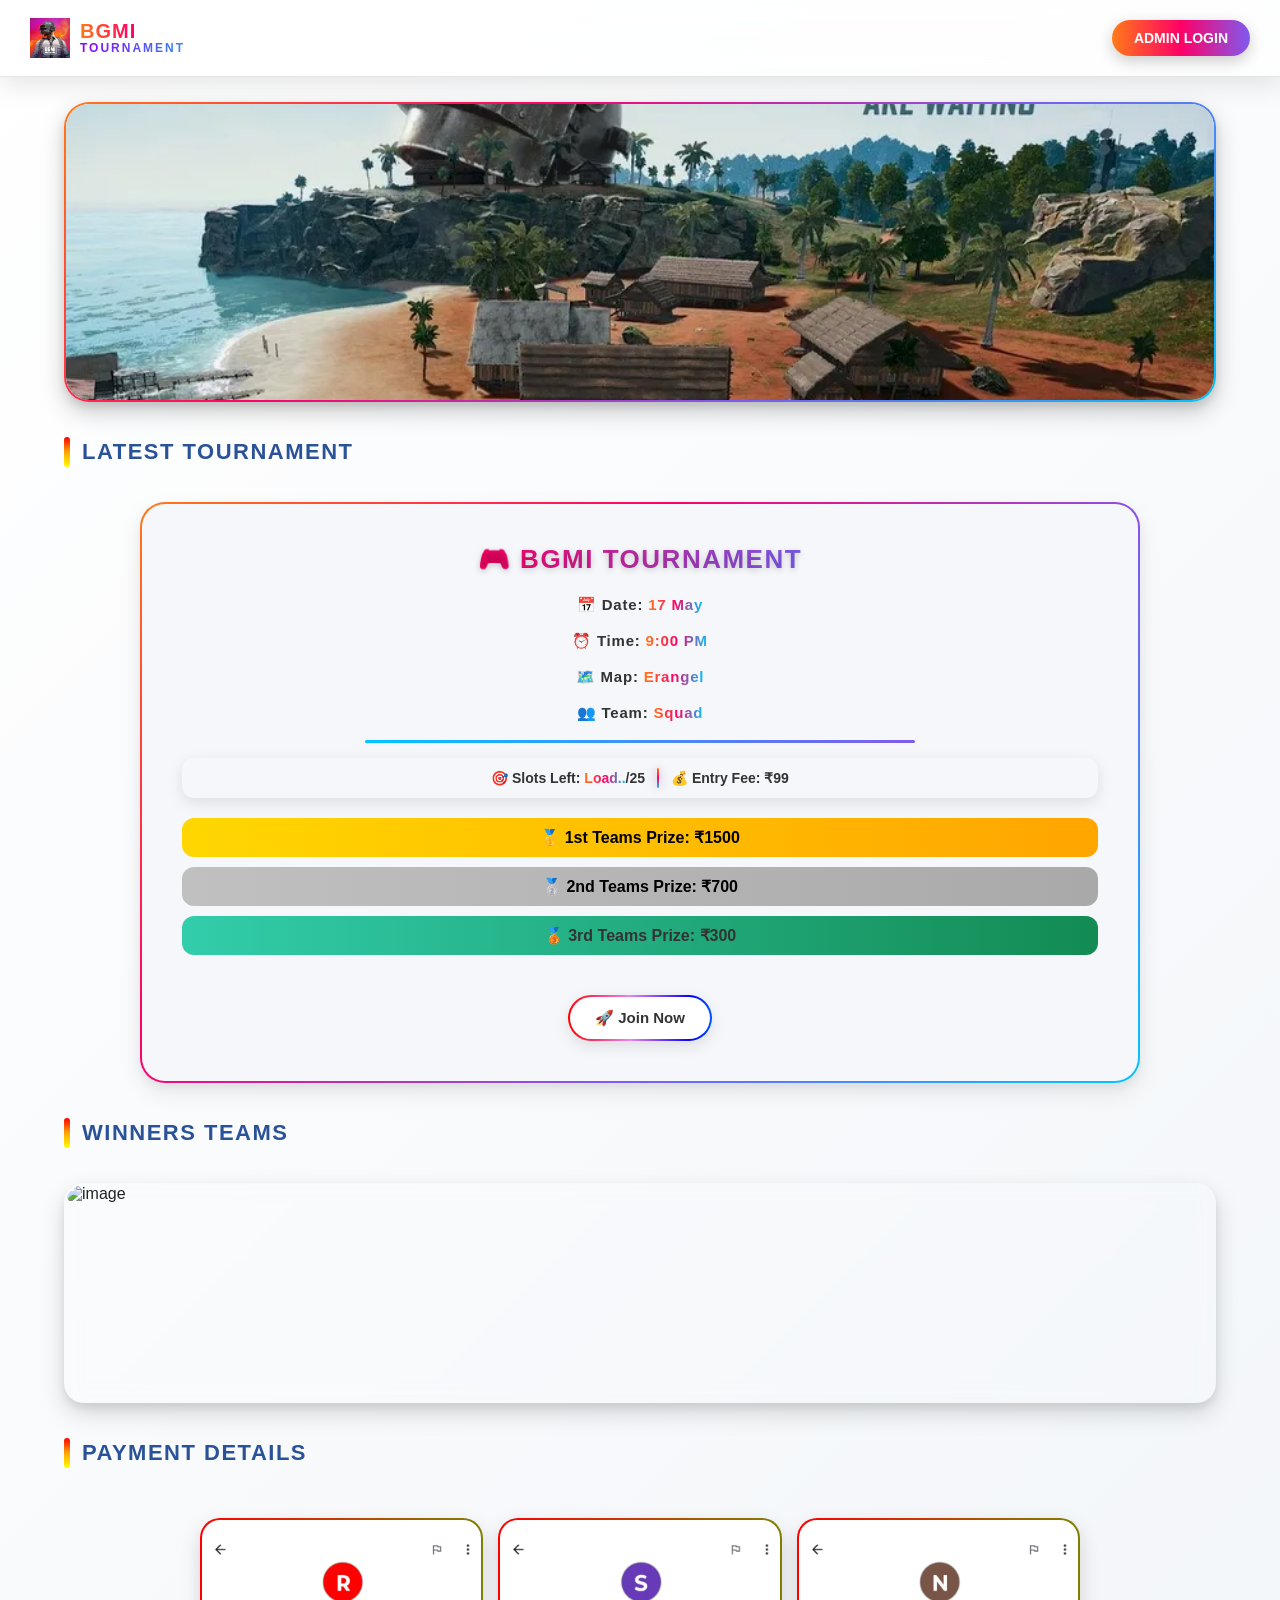
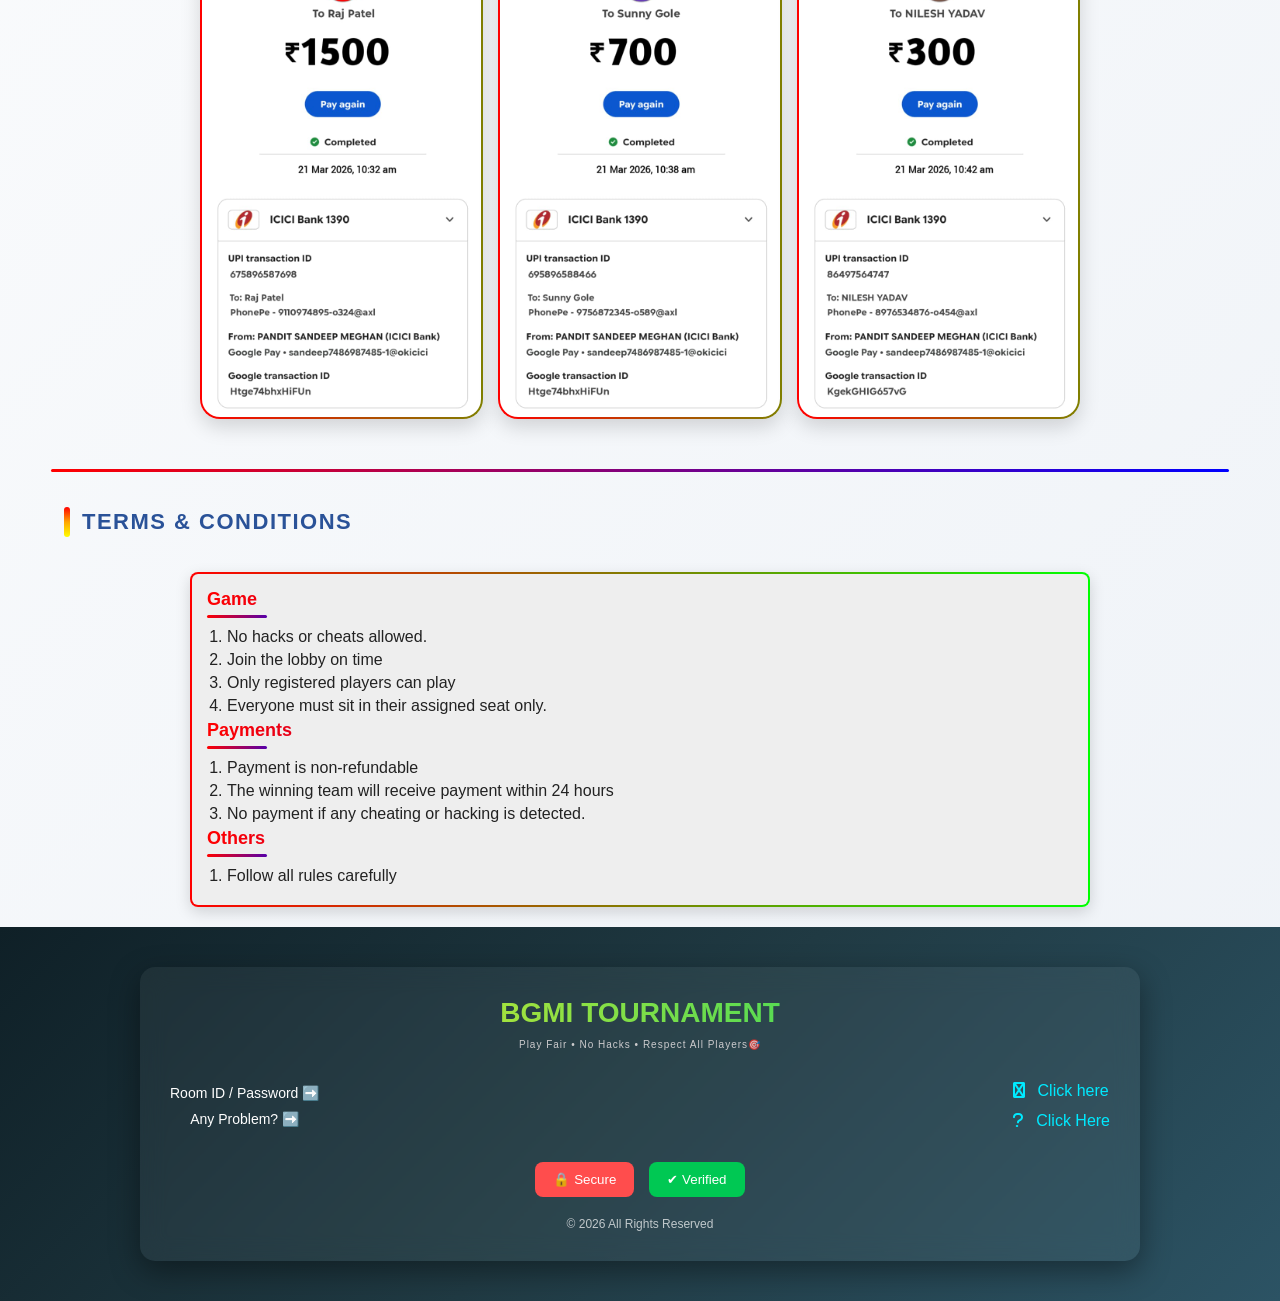
==== commit 52b71be5: "Update index.html" ====
--- a/index.html
+++ b/index.html
@@ -104,7 +104,7 @@
 <!-- IMAGE BOXS -->
 
 <div class="custom-box" >
-    <img src="images/players.jpg" alt="image">
+    <img src="images/pla.jpg" alt="image">
 </div>
 
 <!-- payment proof line -->
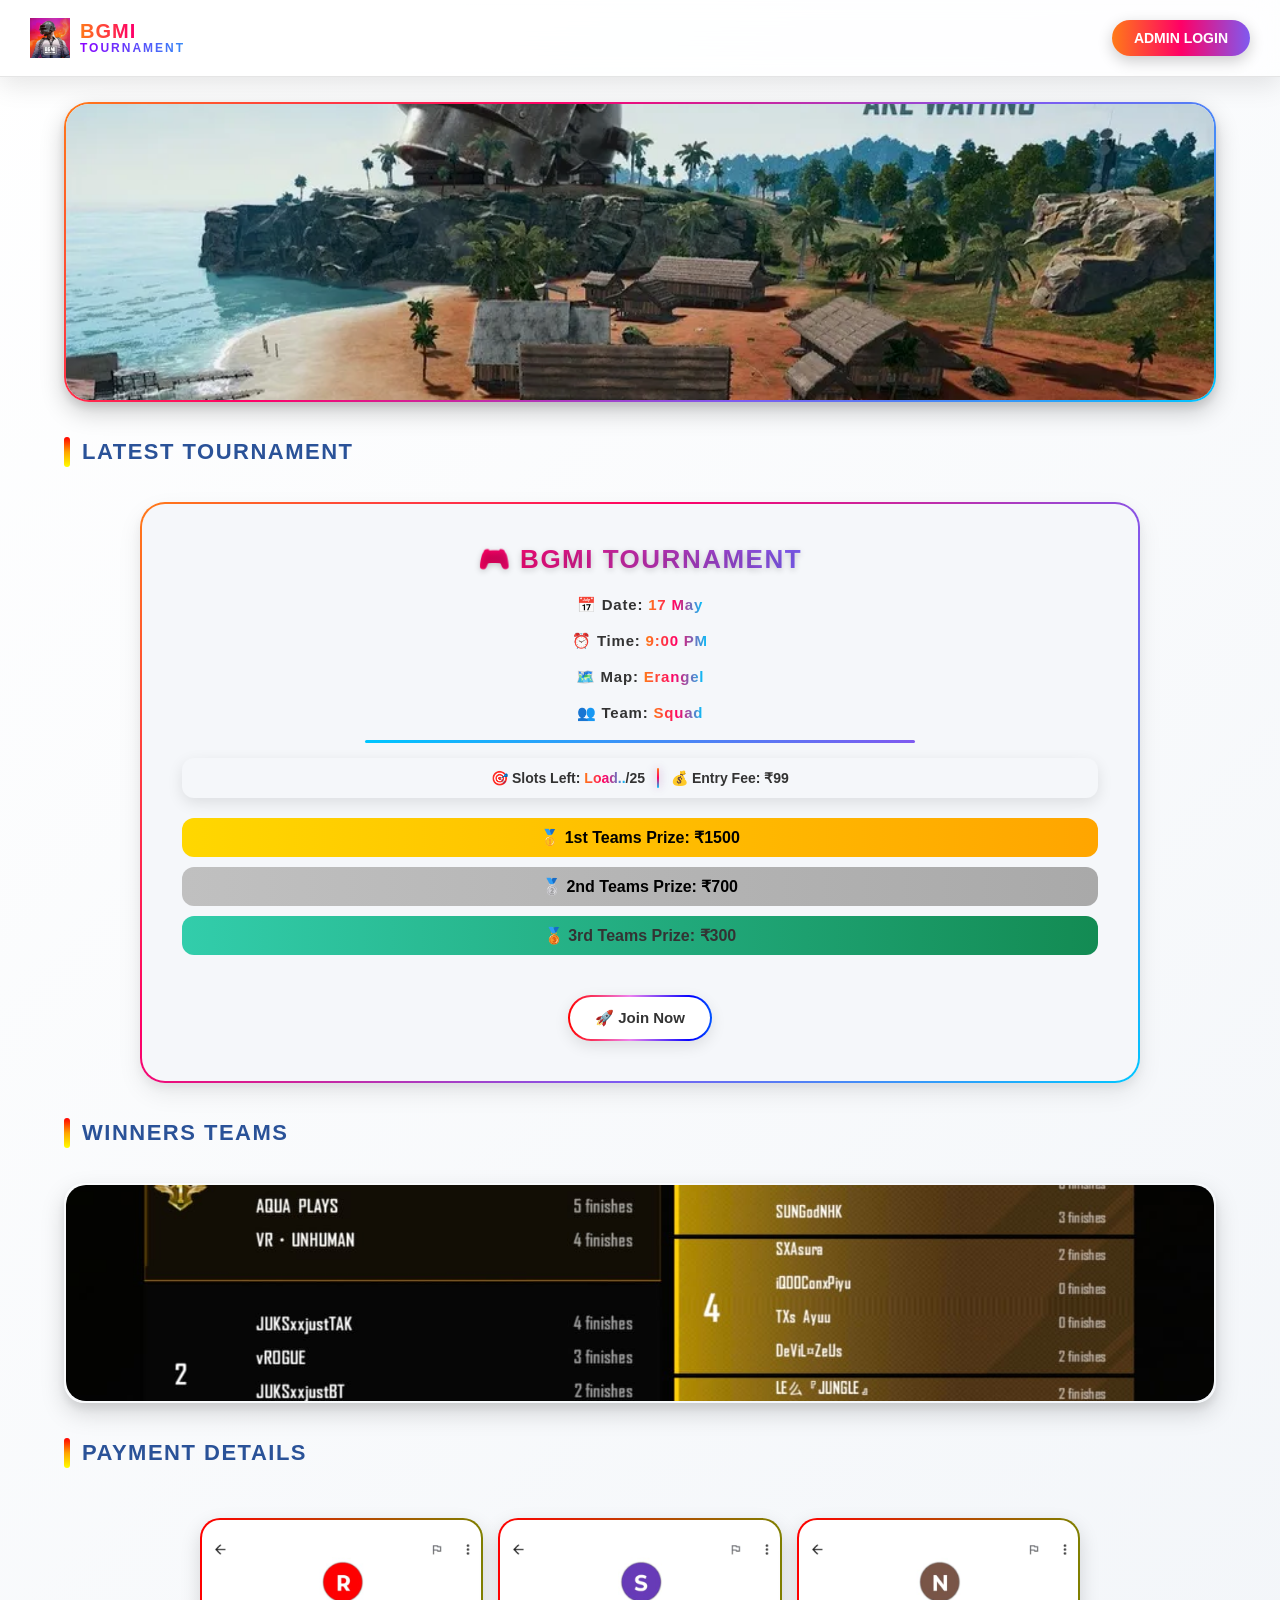
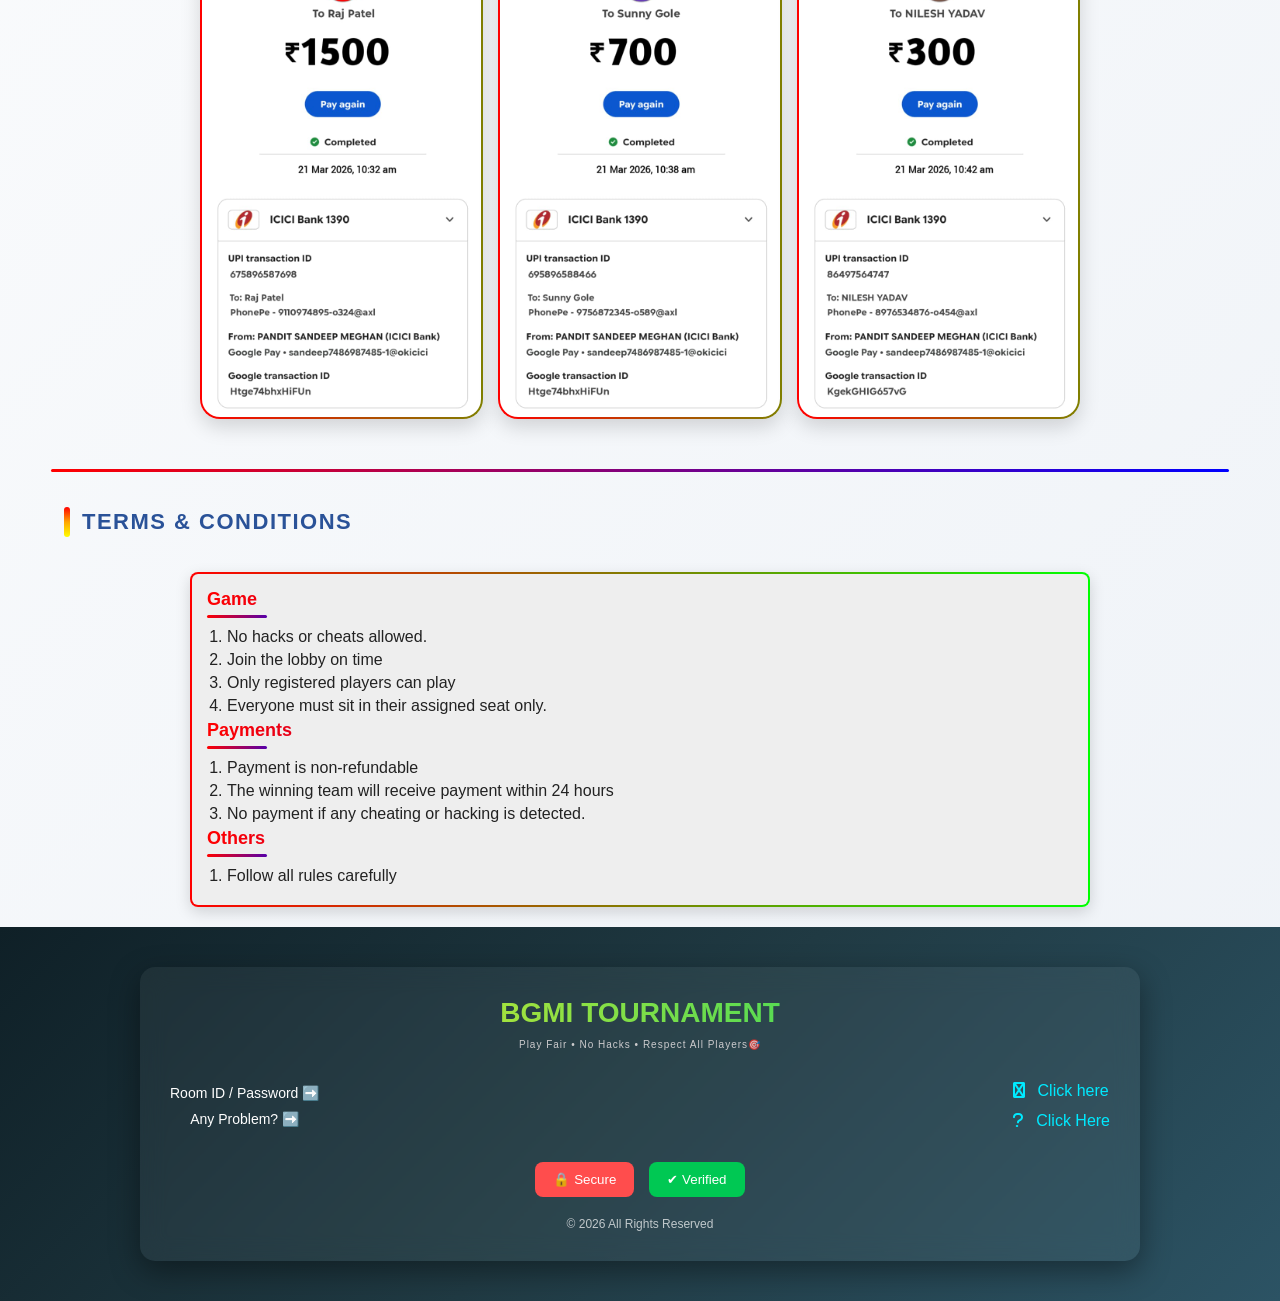
==== commit 06e50910: "Update index.html" ====
--- a/index.html
+++ b/index.html
@@ -104,7 +104,7 @@
 <!-- IMAGE BOXS -->
 
 <div class="custom-box" >
-    <img src="images/pla.jpg" alt="image">
+    <img src="images/pla.jpeg" alt="image">
 </div>
 
 <!-- payment proof line -->
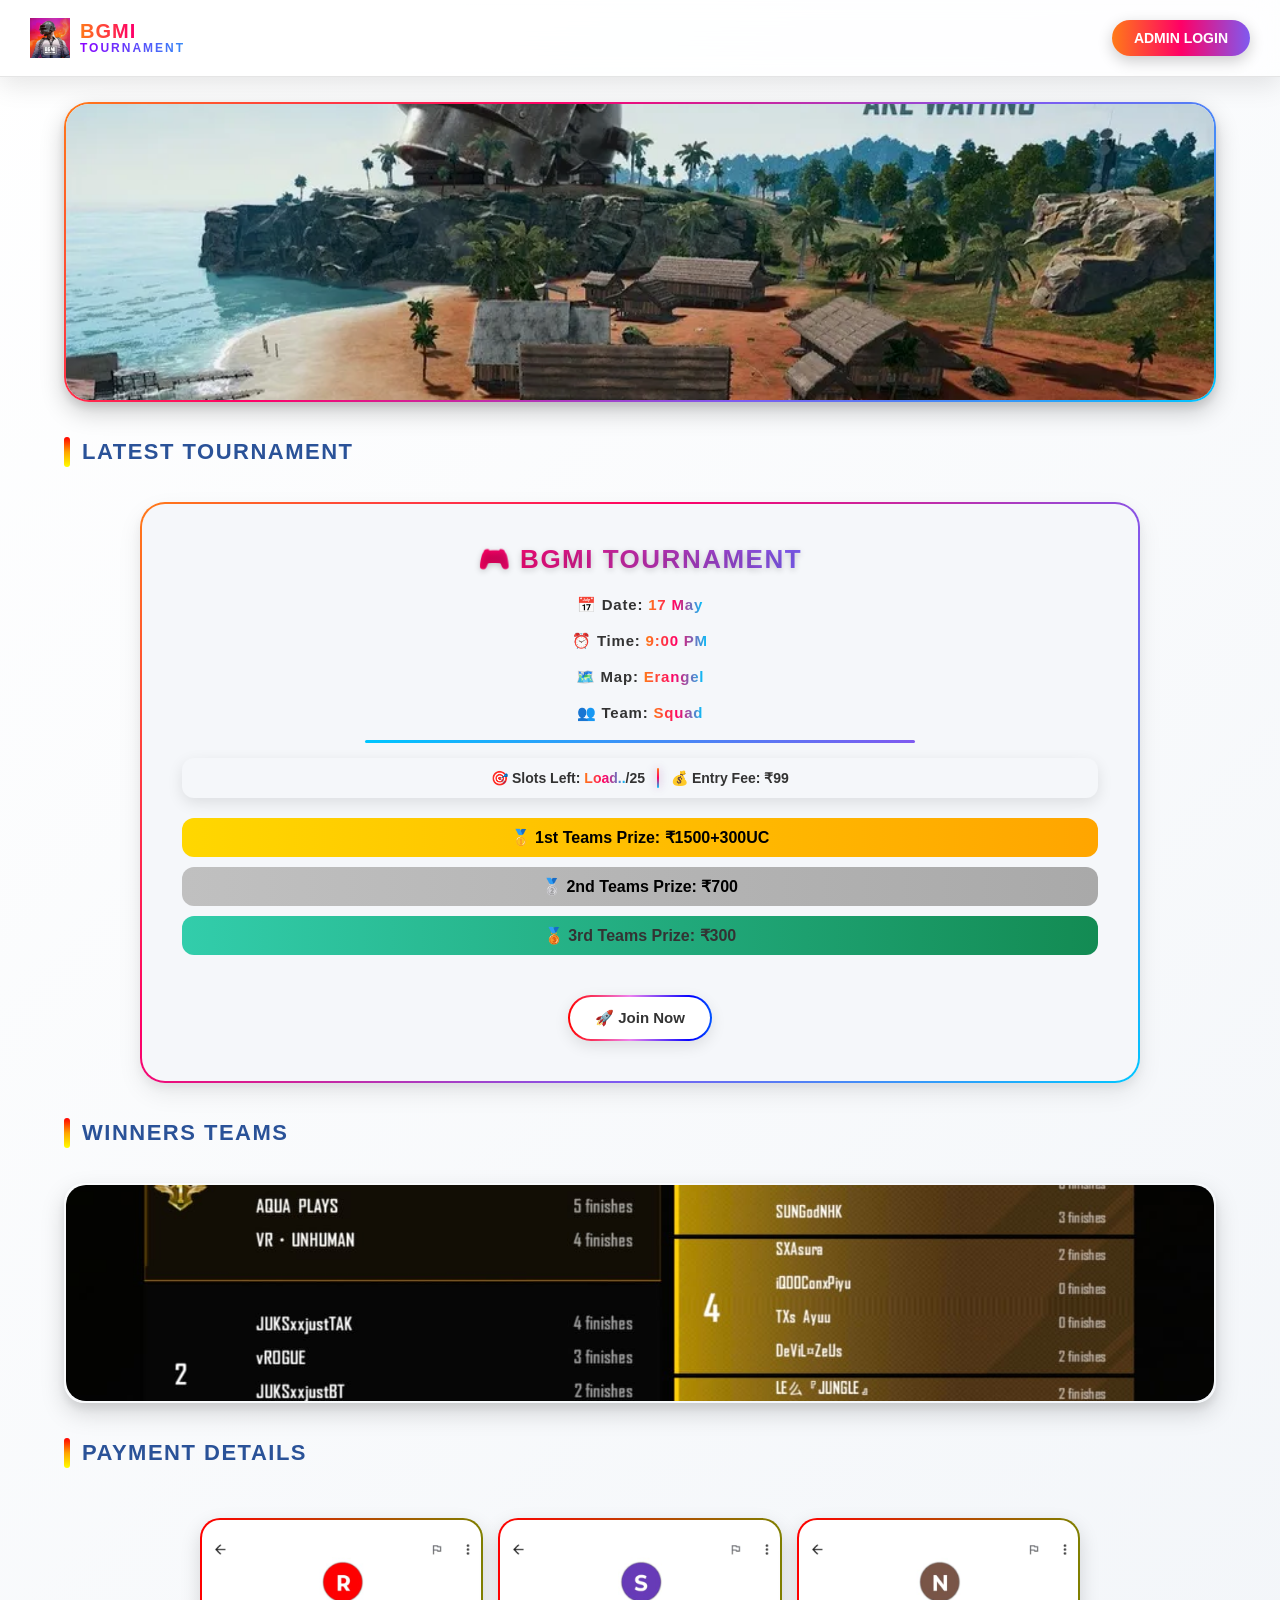
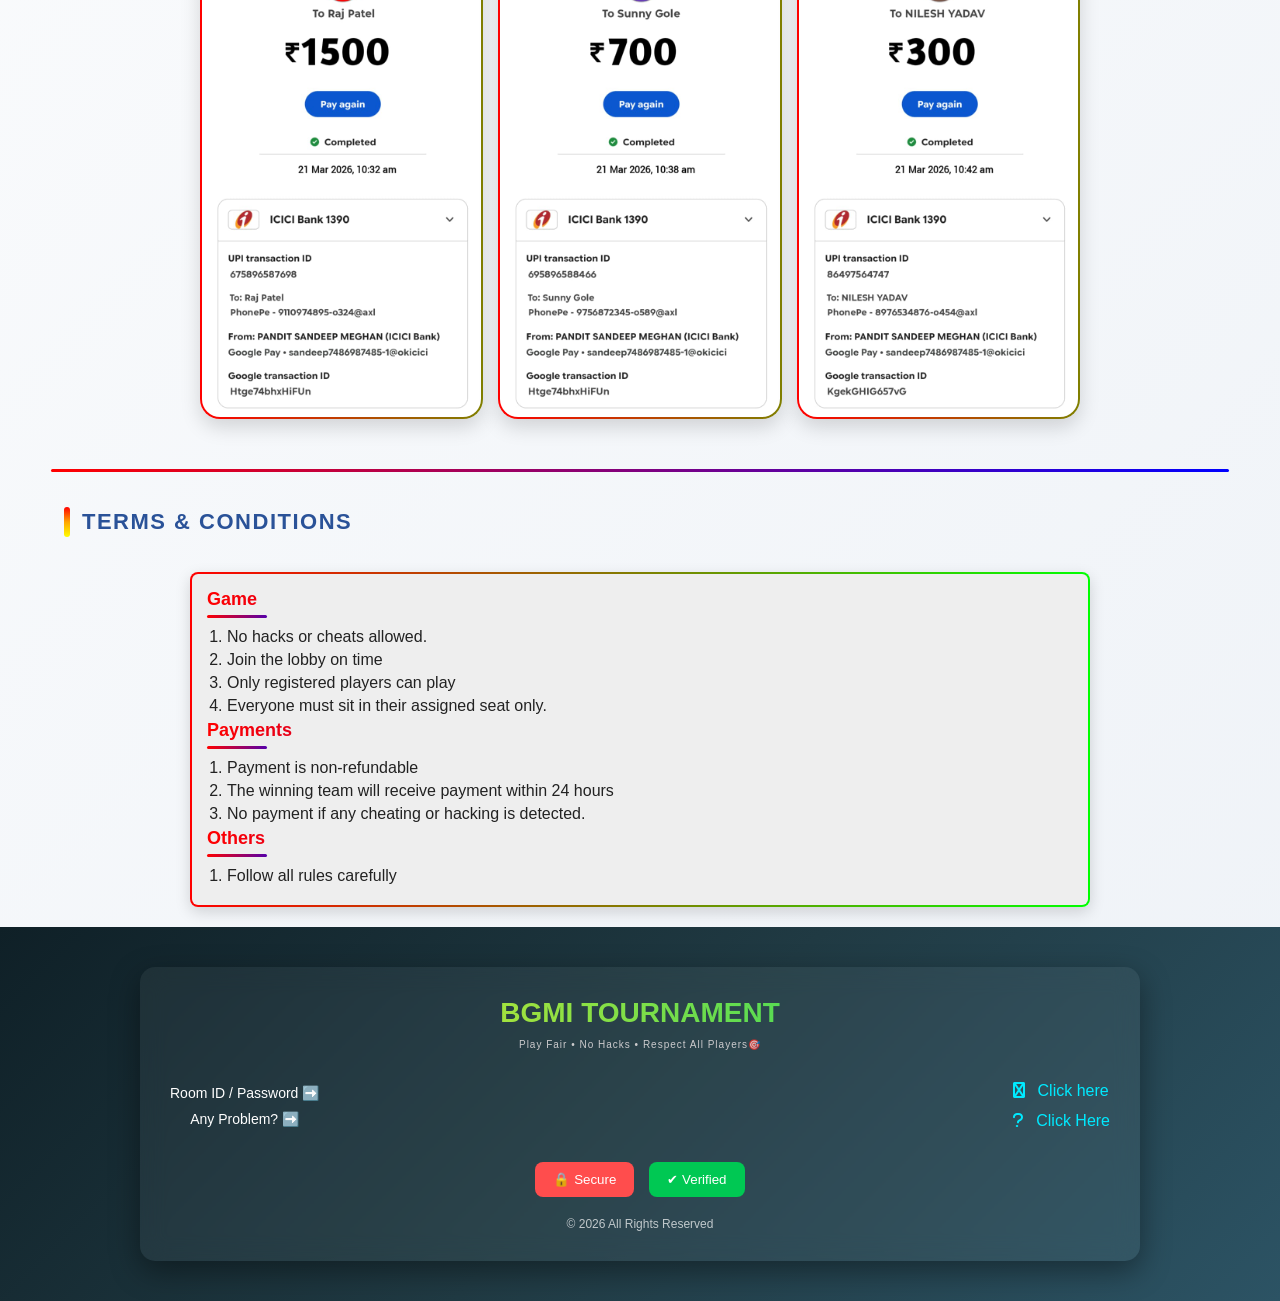
==== commit 0307cf93: "Update index.html" ====
--- a/index.html
+++ b/index.html
@@ -83,7 +83,7 @@
 </div>
 
 <div class="prizes">
-<div class="prize first">🥇 1st Teams Prize: ₹1500</div>
+<div class="prize first">🥇 1st Teams Prize: ₹1500+300UC</div>
 <div class="prize second">🥈 2nd Teams Prize: ₹700</div>
 <div class="prize third">🥉 3rd Teams Prize: ₹300</div>
 </div>
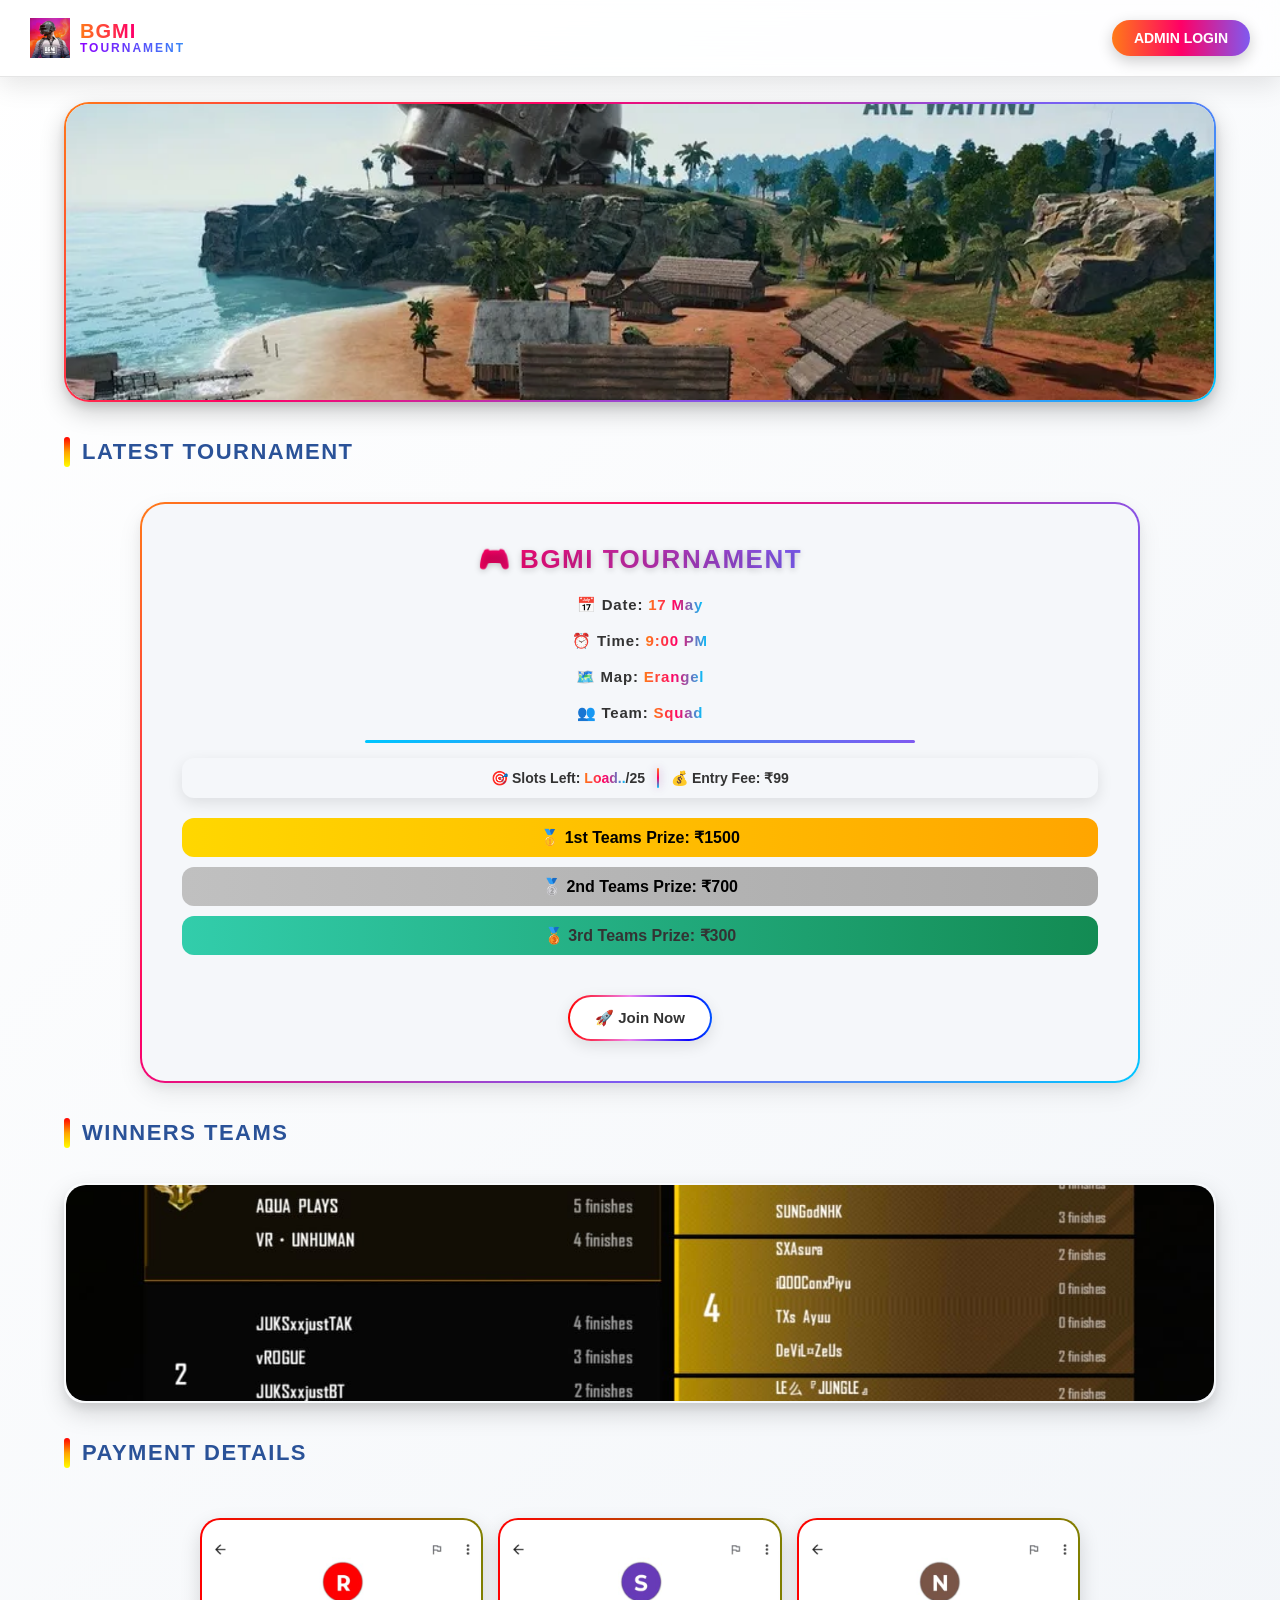
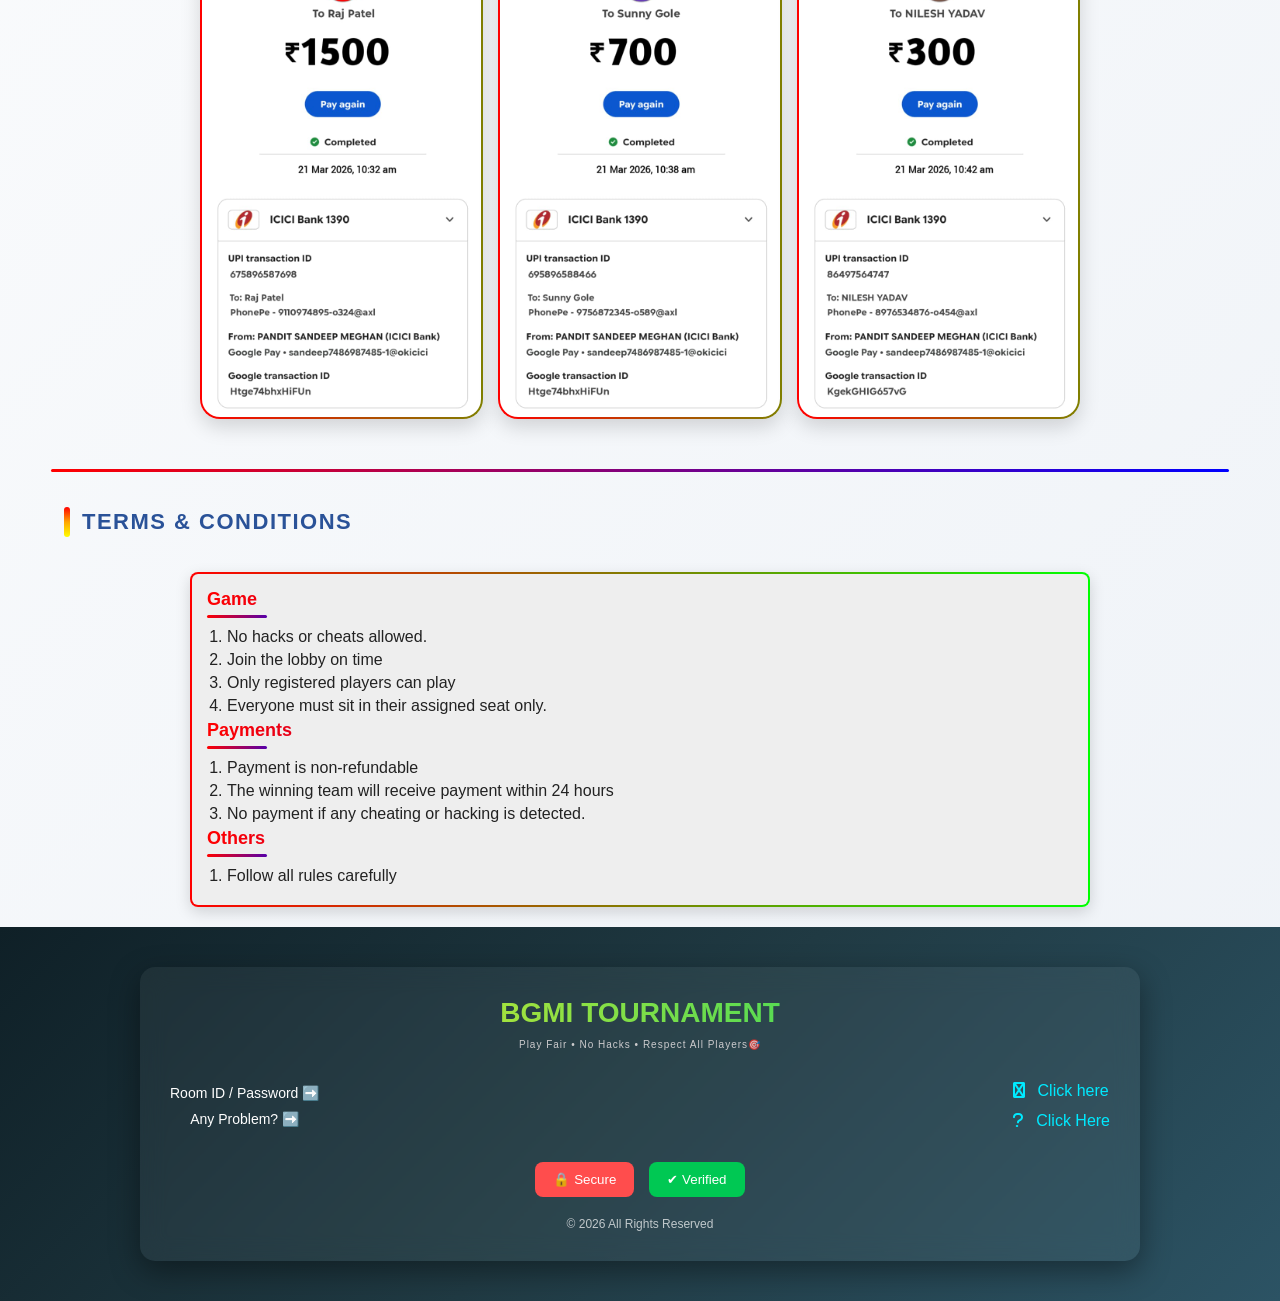
==== commit ba80aa2f: "Update index.html" ====
--- a/index.html
+++ b/index.html
@@ -83,7 +83,7 @@
 </div>
 
 <div class="prizes">
-<div class="prize first">🥇 1st Teams Prize: ₹1500+300UC</div>
+<div class="prize first">🥇 1st Teams Prize: ₹1500</div>
 <div class="prize second">🥈 2nd Teams Prize: ₹700</div>
 <div class="prize third">🥉 3rd Teams Prize: ₹300</div>
 </div>
